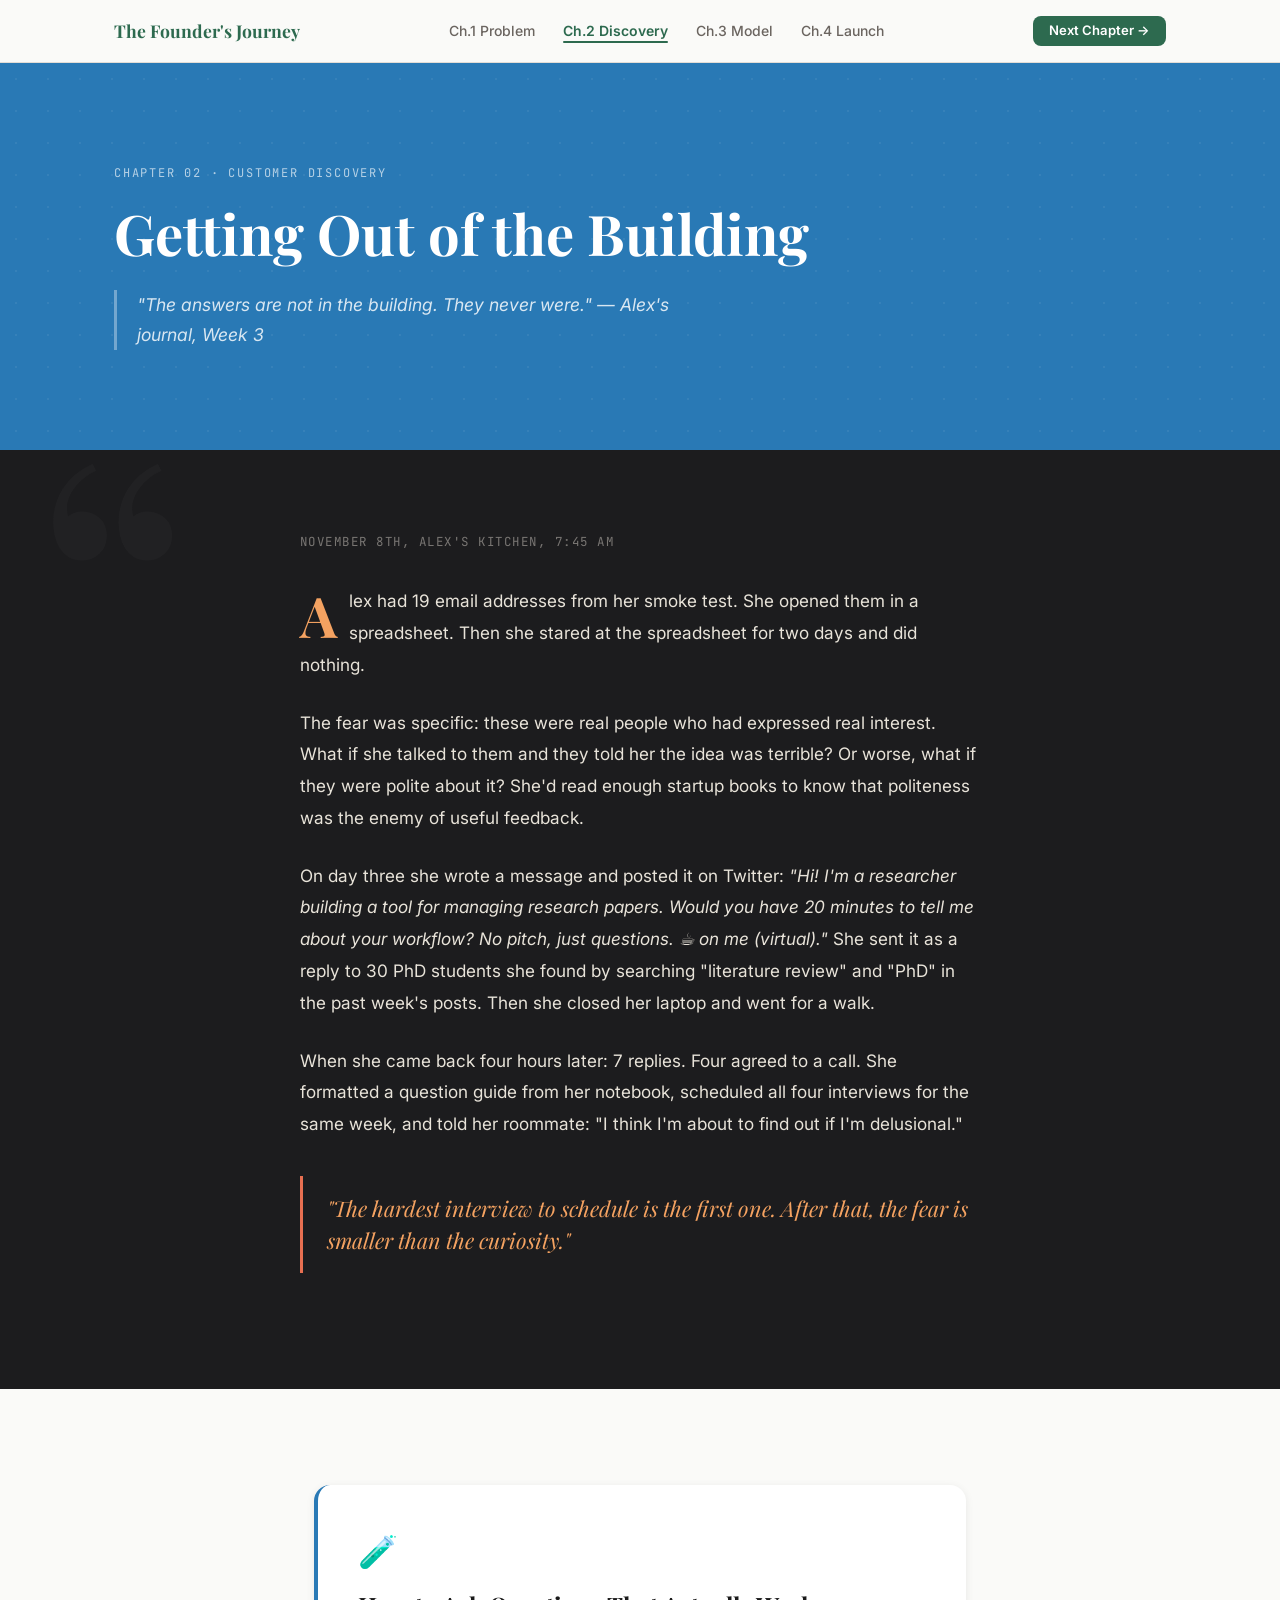
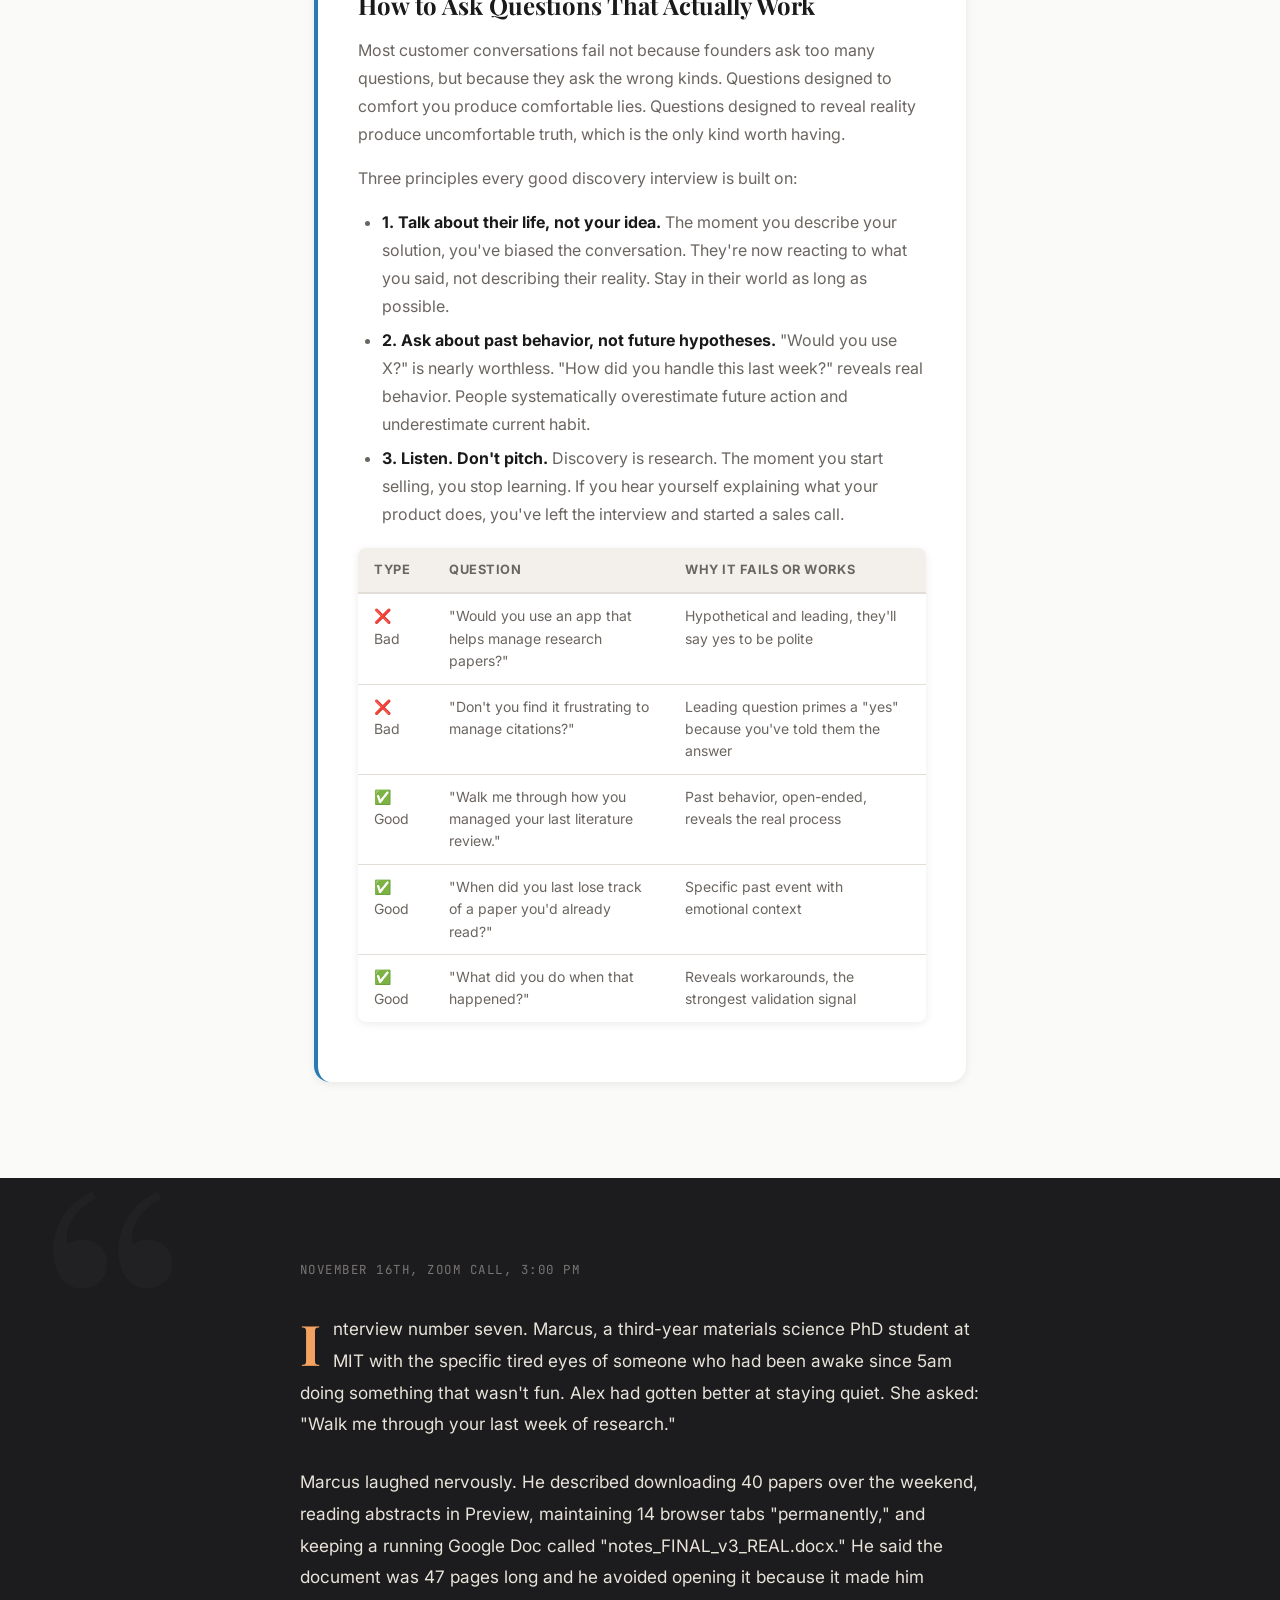
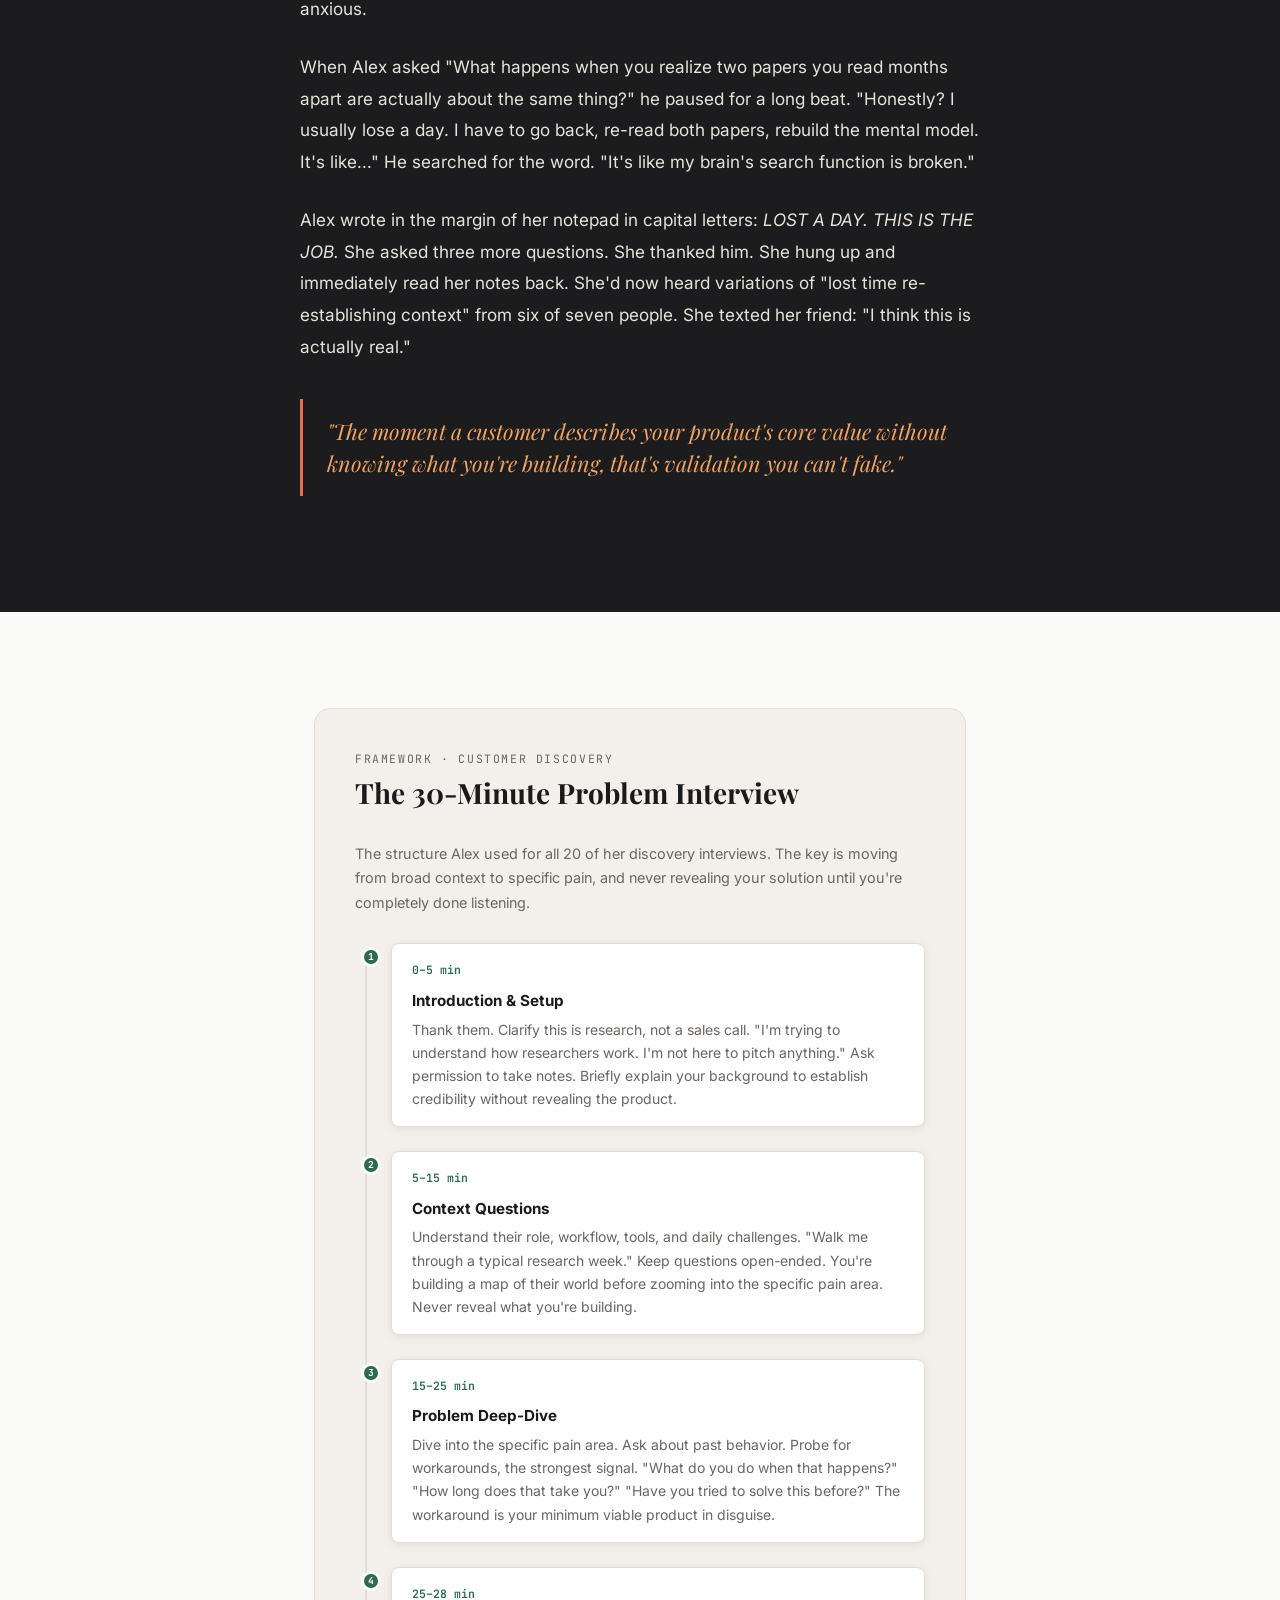
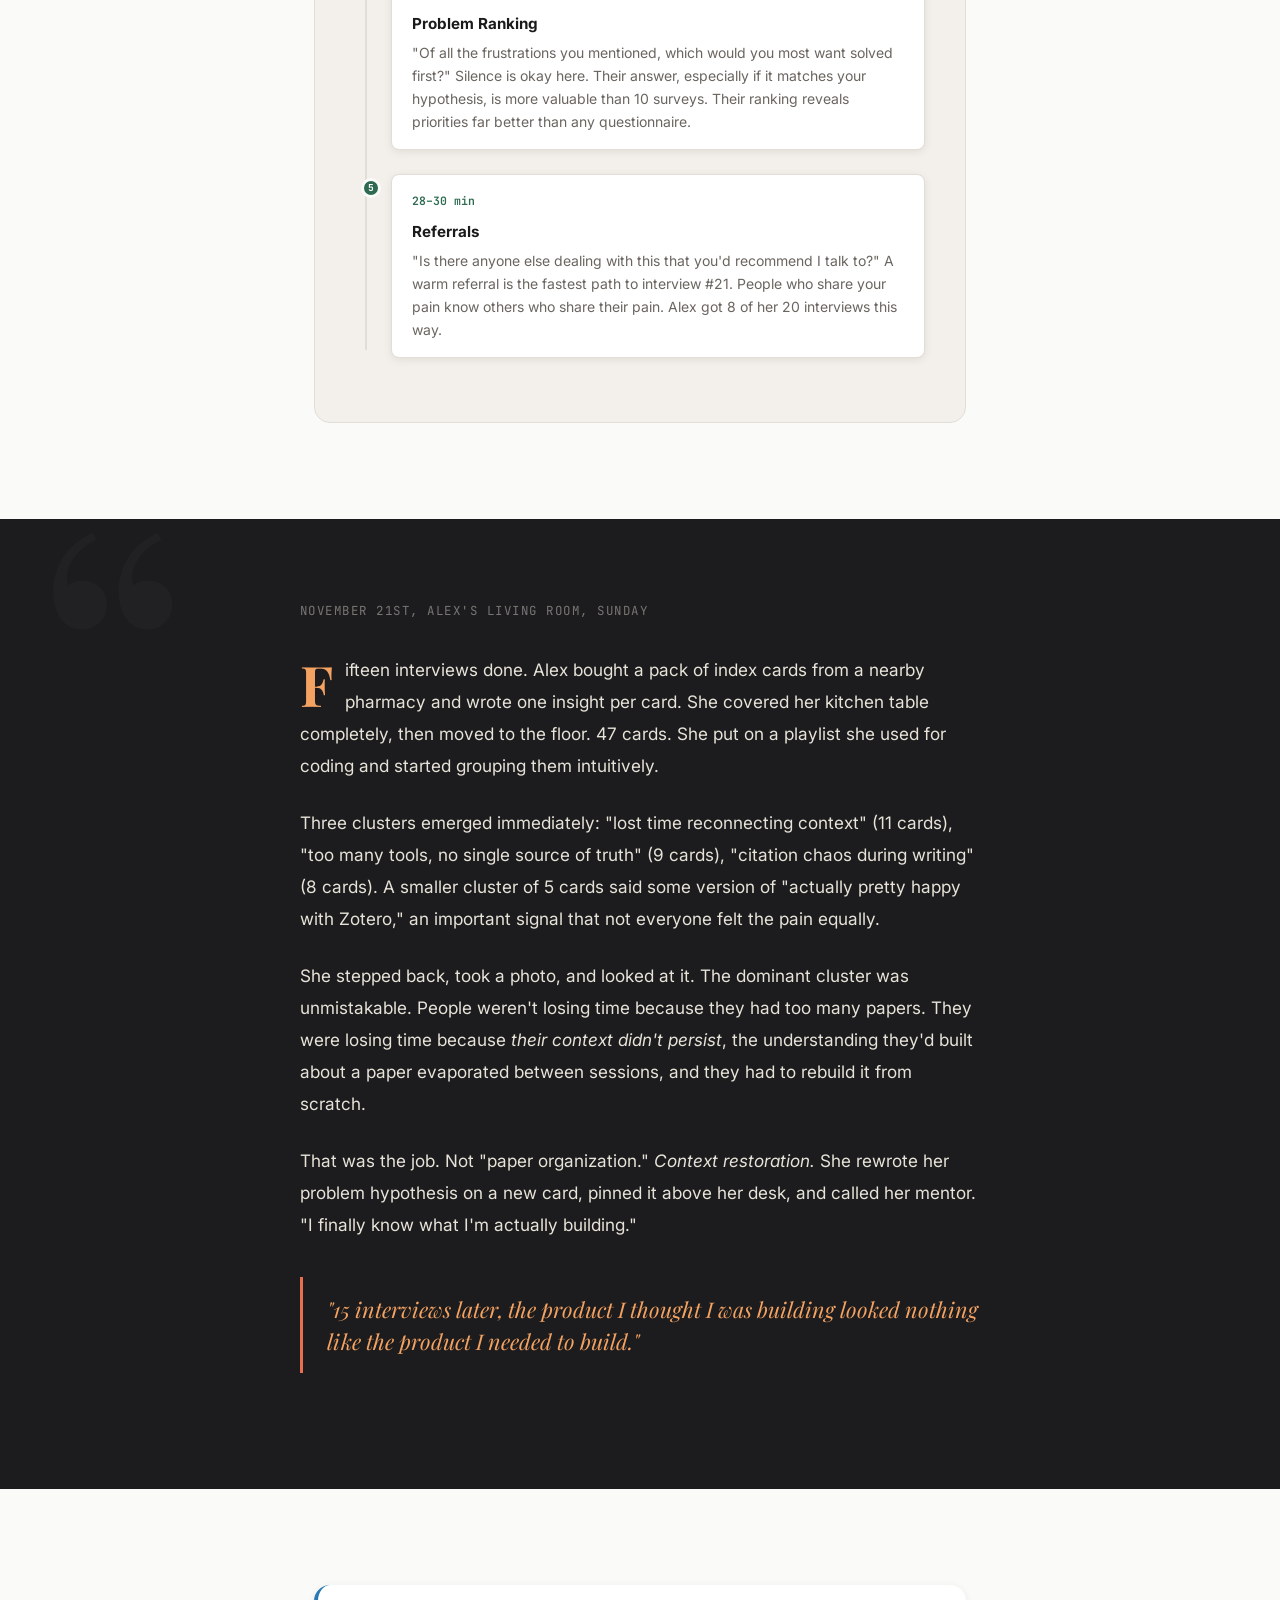
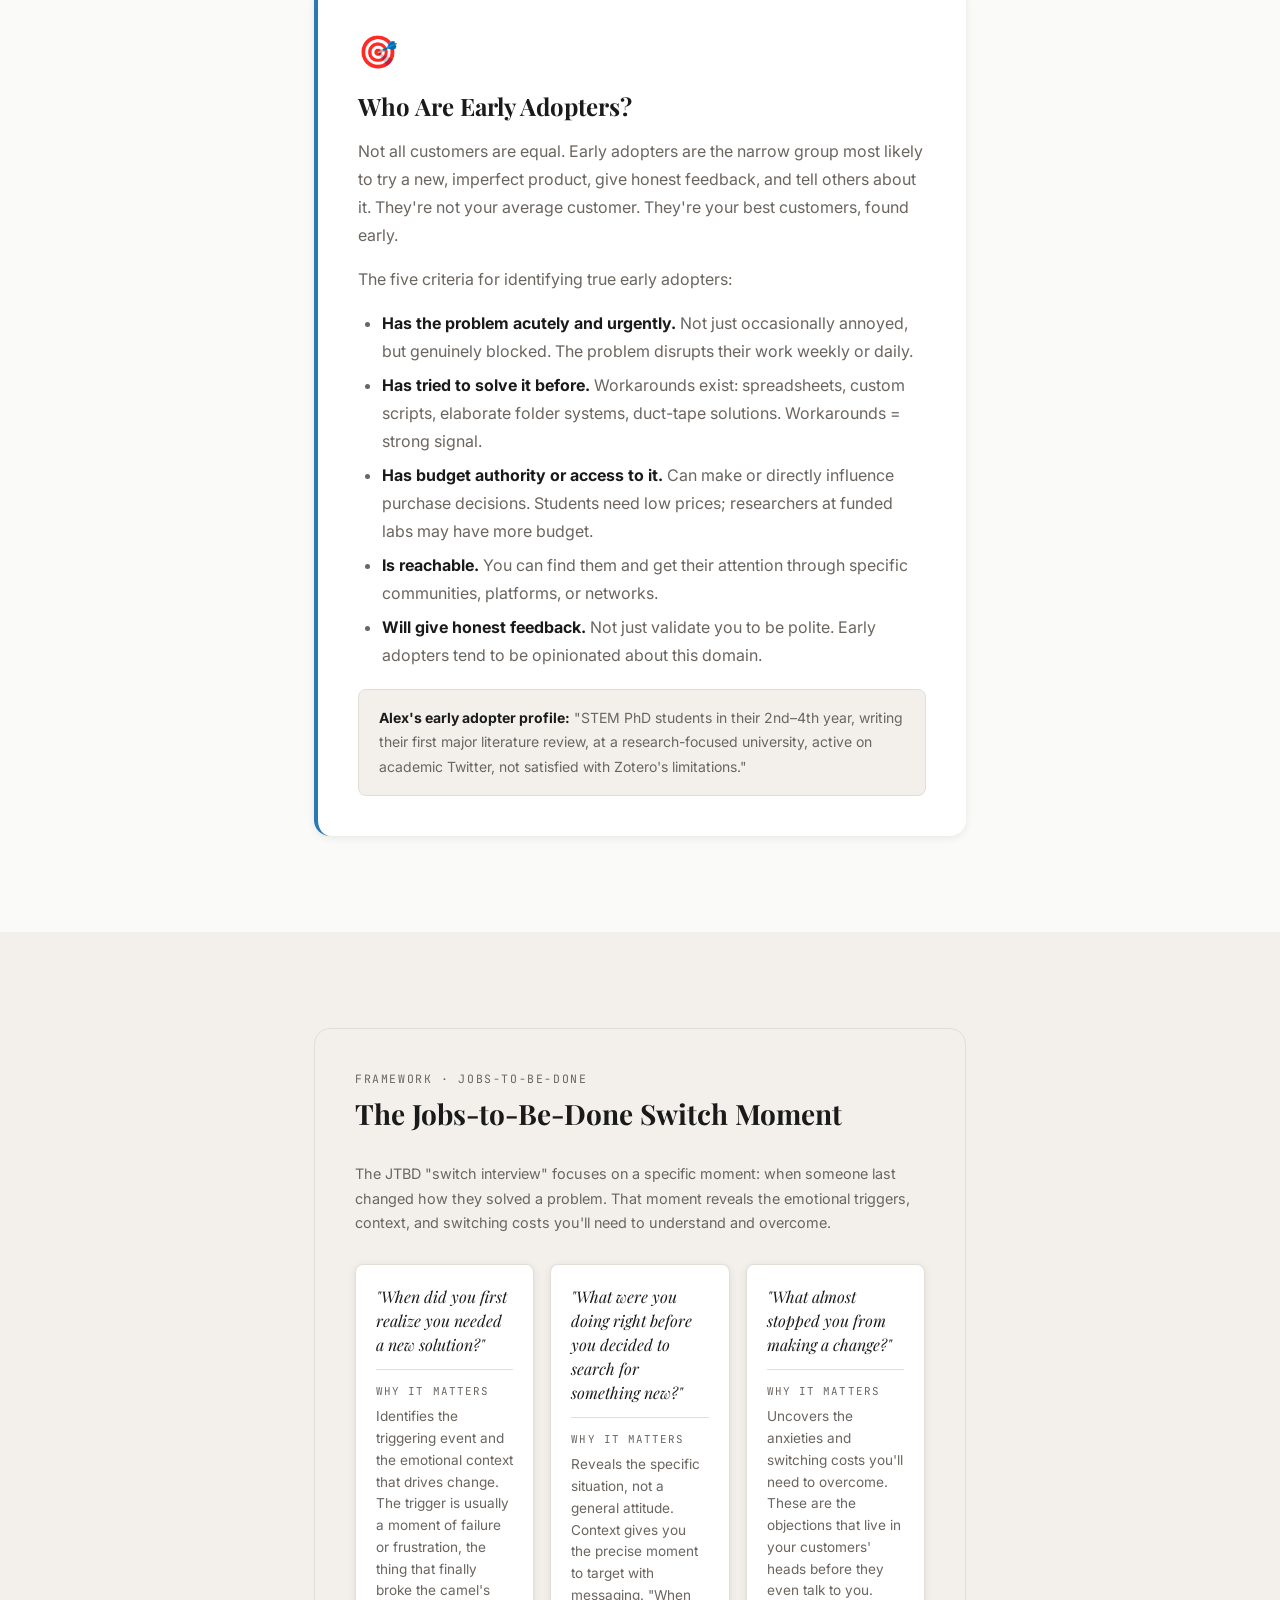
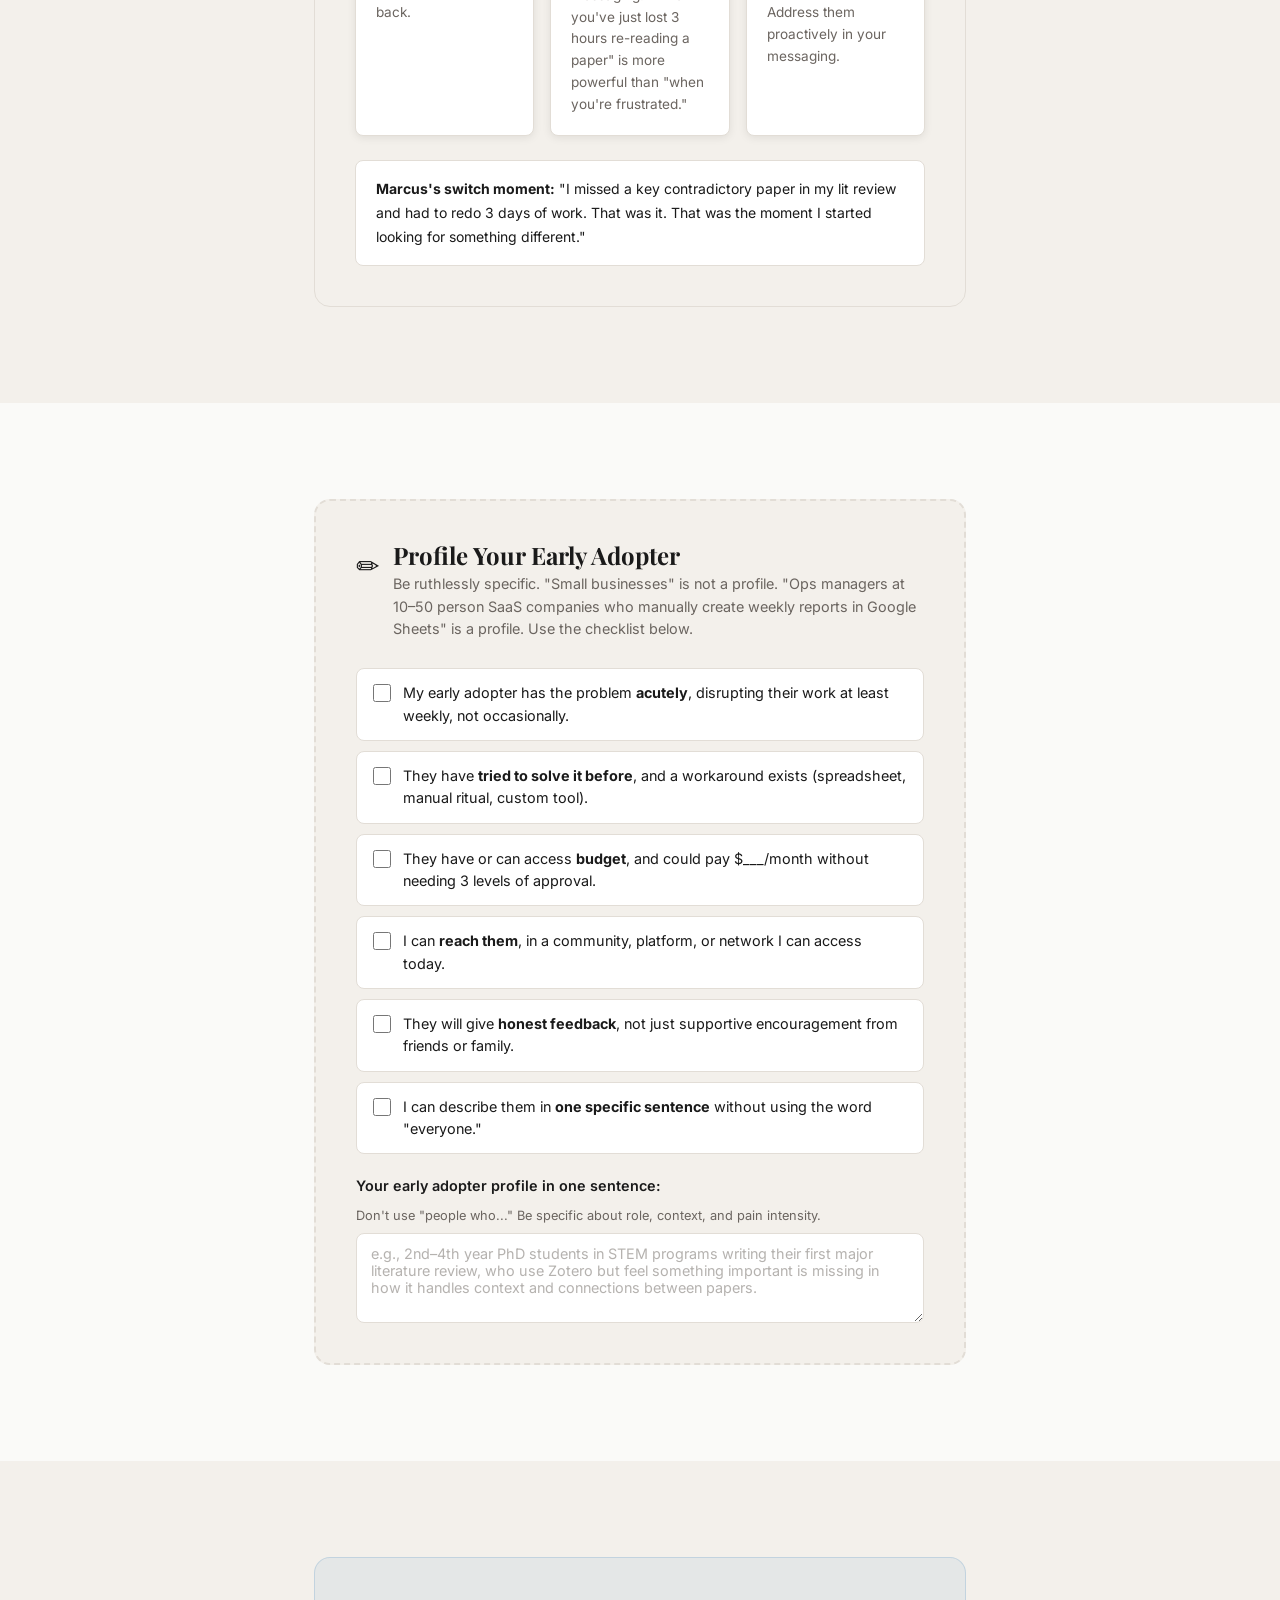
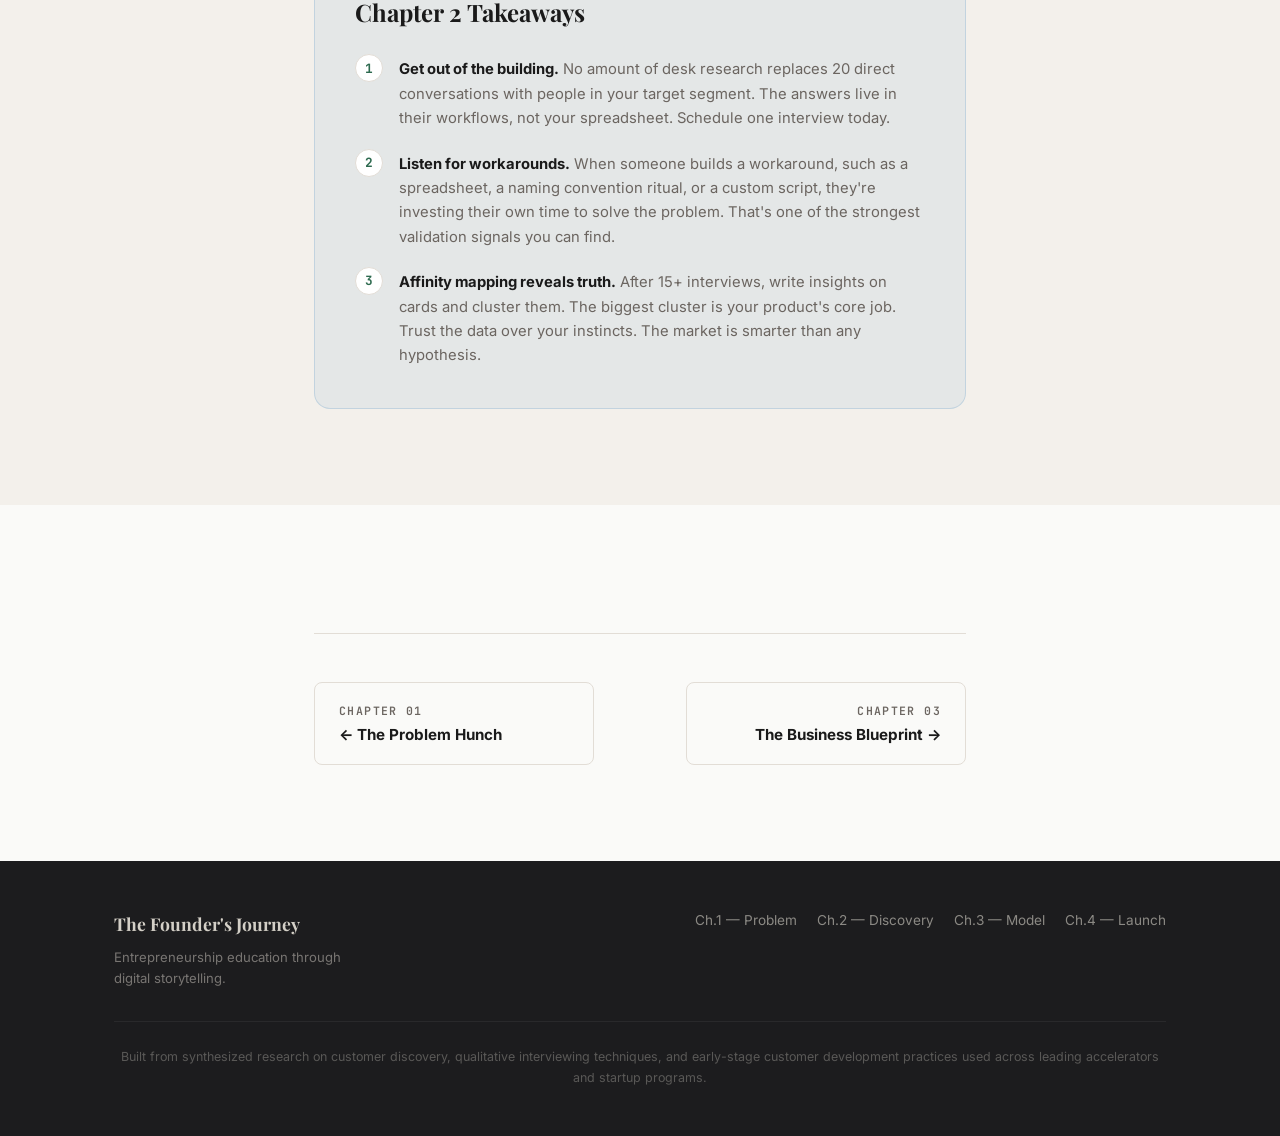
==== chapter-2.html @ 927e8ff0 "Initial commit: The Founder's Journey digital storytelling website Four-chapter entrepreneurship edu" ====
<!DOCTYPE html>
<html lang="en">
<head>
  <meta charset="UTF-8">
  <meta name="viewport" content="width=device-width, initial-scale=1.0">
  <title>Chapter 2: Getting Out of the Building — The Founder's Journey</title>
  <link rel="preconnect" href="https://fonts.googleapis.com">
  <link rel="preconnect" href="https://fonts.gstatic.com" crossorigin>
  <link href="https://fonts.googleapis.com/css2?family=Playfair+Display:ital,wght@0,700;0,900;1,700&family=Inter:wght@400;500;600;700&family=JetBrains+Mono:wght@400;600&display=swap" rel="stylesheet">
  <link rel="stylesheet" href="css/main.css">
  <link rel="stylesheet" href="css/animations.css">
</head>
<body>

  <div class="reading-progress" id="readingProgress"></div>

  <header class="site-header">
    <div class="nav-inner">
      <a href="index.html" class="nav-logo">The Founder's Journey</a>
      <nav aria-label="Chapter navigation">
        <ul class="nav-links">
          <li><a href="chapter-1.html" class="nav-link">Ch.1 Problem</a></li>
          <li><a href="chapter-2.html" class="nav-link active">Ch.2 Discovery</a></li>
          <li><a href="chapter-3.html" class="nav-link">Ch.3 Model</a></li>
          <li><a href="chapter-4.html" class="nav-link">Ch.4 Launch</a></li>
        </ul>
      </nav>
      <a href="chapter-3.html" class="btn btn-primary btn-sm">Next Chapter →</a>
    </div>
  </header>

  <!-- CHAPTER HERO -->
  <section class="chapter-hero ch2">
    <div class="container">
      <span class="chapter-hero-eyebrow">Chapter 02 · Customer Discovery</span>
      <h1>Getting Out of the Building</h1>
      <p class="chapter-hero-quote">"The answers are not in the building. They never were." — Alex's journal, Week 3</p>
    </div>
  </section>

  <!-- STORY SCENE 1: Cold DMs -->
  <section class="story-scene">
    <div class="container">
      <div class="story-prose">
        <span class="story-date">November 8th, Alex's Kitchen, 7:45 AM</span>
        <p>Alex had 19 email addresses from her smoke test. She opened them in a spreadsheet. Then she stared at the spreadsheet for two days and did nothing.</p>
        <p>The fear was specific: these were real people who had expressed real interest. What if she talked to them and they told her the idea was terrible? Or worse, what if they were polite about it? She'd read enough startup books to know that politeness was the enemy of useful feedback.</p>
        <p>On day three she wrote a message and posted it on Twitter: <em>"Hi! I'm a researcher building a tool for managing research papers. Would you have 20 minutes to tell me about your workflow? No pitch, just questions. ☕ on me (virtual)."</em> She sent it as a reply to 30 PhD students she found by searching "literature review" and "PhD" in the past week's posts. Then she closed her laptop and went for a walk.</p>
        <p>When she came back four hours later: 7 replies. Four agreed to a call. She formatted a question guide from her notebook, scheduled all four interviews for the same week, and told her roommate: "I think I'm about to find out if I'm delusional."</p>
        <div class="story-quote">
          "The hardest interview to schedule is the first one. After that, the fear is smaller than the curiosity."
        </div>
      </div>
    </div>
  </section>

  <!-- CONCEPT BLOCK: Good Interview Questions -->
  <section class="section-sm" style="background: var(--color-bg);">
    <div class="container prose">
      <div class="concept-block ch2">
        <span class="concept-icon">🧪</span>
        <h3 class="concept-title">How to Ask Questions That Actually Work</h3>
        <div class="concept-body">
          <p>Most customer conversations fail not because founders ask too many questions, but because they ask the wrong kinds. Questions designed to comfort you produce comfortable lies. Questions designed to reveal reality produce uncomfortable truth, which is the only kind worth having.</p>
          <p>Three principles every good discovery interview is built on:</p>
          <ul>
            <li><strong>1. Talk about their life, not your idea.</strong> The moment you describe your solution, you've biased the conversation. They're now reacting to what you said, not describing their reality. Stay in their world as long as possible.</li>
            <li><strong>2. Ask about past behavior, not future hypotheses.</strong> "Would you use X?" is nearly worthless. "How did you handle this last week?" reveals real behavior. People systematically overestimate future action and underestimate current habit.</li>
            <li><strong>3. Listen. Don't pitch.</strong> Discovery is research. The moment you start selling, you stop learning. If you hear yourself explaining what your product does, you've left the interview and started a sales call.</li>
          </ul>

          <table class="concept-table" style="margin-top: 20px;">
            <thead>
              <tr><th>Type</th><th>Question</th><th>Why it fails or works</th></tr>
            </thead>
            <tbody>
              <tr>
                <td>❌ Bad</td>
                <td>"Would you use an app that helps manage research papers?"</td>
                <td>Hypothetical and leading, they'll say yes to be polite</td>
              </tr>
              <tr>
                <td>❌ Bad</td>
                <td>"Don't you find it frustrating to manage citations?"</td>
                <td>Leading question primes a "yes" because you've told them the answer</td>
              </tr>
              <tr>
                <td>✅ Good</td>
                <td>"Walk me through how you managed your last literature review."</td>
                <td>Past behavior, open-ended, reveals the real process</td>
              </tr>
              <tr>
                <td>✅ Good</td>
                <td>"When did you last lose track of a paper you'd already read?"</td>
                <td>Specific past event with emotional context</td>
              </tr>
              <tr>
                <td>✅ Good</td>
                <td>"What did you do when that happened?"</td>
                <td>Reveals workarounds, the strongest validation signal</td>
              </tr>
            </tbody>
          </table>
        </div>
      </div>
    </div>
  </section>

  <!-- STORY SCENE 2: Interview #7 -->
  <section class="story-scene">
    <div class="container">
      <div class="story-prose">
        <span class="story-date">November 16th, Zoom Call, 3:00 PM</span>
        <p>Interview number seven. Marcus, a third-year materials science PhD student at MIT with the specific tired eyes of someone who had been awake since 5am doing something that wasn't fun. Alex had gotten better at staying quiet. She asked: "Walk me through your last week of research."</p>
        <p>Marcus laughed nervously. He described downloading 40 papers over the weekend, reading abstracts in Preview, maintaining 14 browser tabs "permanently," and keeping a running Google Doc called "notes_FINAL_v3_REAL.docx." He said the document was 47 pages long and he avoided opening it because it made him anxious.</p>
        <p>When Alex asked "What happens when you realize two papers you read months apart are actually about the same thing?" he paused for a long beat. "Honestly? I usually lose a day. I have to go back, re-read both papers, rebuild the mental model. It's like..." He searched for the word. "It's like my brain's search function is broken."</p>
        <p>Alex wrote in the margin of her notepad in capital letters: <em>LOST A DAY. THIS IS THE JOB.</em> She asked three more questions. She thanked him. She hung up and immediately read her notes back. She'd now heard variations of "lost time re-establishing context" from six of seven people. She texted her friend: "I think this is actually real."</p>
        <div class="story-quote">
          "The moment a customer describes your product's core value without knowing what you're building, that's validation you can't fake."
        </div>
      </div>
    </div>
  </section>

  <!-- FRAMEWORK CARD: Problem Interview Structure -->
  <section class="section-sm" style="background: var(--color-bg);">
    <div class="container prose">
      <div class="framework-card">
        <span class="framework-label">Framework · Customer Discovery</span>
        <h3 class="framework-title">The 30-Minute Problem Interview</h3>
        <p style="color: var(--color-text-muted); margin-bottom: 28px; font-size: 0.9rem;">The structure Alex used for all 20 of her discovery interviews. The key is moving from broad context to specific pain, and never revealing your solution until you're completely done listening.</p>

        <div class="timeline">
          <div class="timeline-step">
            <div class="timeline-dot">1</div>
            <div class="timeline-content">
              <span class="timeline-step-time">0–5 min</span>
              <div class="timeline-step-title">Introduction &amp; Setup</div>
              <div class="timeline-step-body">Thank them. Clarify this is research, not a sales call. "I'm trying to understand how researchers work. I'm not here to pitch anything." Ask permission to take notes. Briefly explain your background to establish credibility without revealing the product.</div>
            </div>
          </div>
          <div class="timeline-step">
            <div class="timeline-dot">2</div>
            <div class="timeline-content">
              <span class="timeline-step-time">5–15 min</span>
              <div class="timeline-step-title">Context Questions</div>
              <div class="timeline-step-body">Understand their role, workflow, tools, and daily challenges. "Walk me through a typical research week." Keep questions open-ended. You're building a map of their world before zooming into the specific pain area. Never reveal what you're building.</div>
            </div>
          </div>
          <div class="timeline-step">
            <div class="timeline-dot">3</div>
            <div class="timeline-content">
              <span class="timeline-step-time">15–25 min</span>
              <div class="timeline-step-title">Problem Deep-Dive</div>
              <div class="timeline-step-body">Dive into the specific pain area. Ask about past behavior. Probe for workarounds, the strongest signal. "What do you do when that happens?" "How long does that take you?" "Have you tried to solve this before?" The workaround is your minimum viable product in disguise.</div>
            </div>
          </div>
          <div class="timeline-step">
            <div class="timeline-dot">4</div>
            <div class="timeline-content">
              <span class="timeline-step-time">25–28 min</span>
              <div class="timeline-step-title">Problem Ranking</div>
              <div class="timeline-step-body">"Of all the frustrations you mentioned, which would you most want solved first?" Silence is okay here. Their answer, especially if it matches your hypothesis, is more valuable than 10 surveys. Their ranking reveals priorities far better than any questionnaire.</div>
            </div>
          </div>
          <div class="timeline-step">
            <div class="timeline-dot">5</div>
            <div class="timeline-content">
              <span class="timeline-step-time">28–30 min</span>
              <div class="timeline-step-title">Referrals</div>
              <div class="timeline-step-body">"Is there anyone else dealing with this that you'd recommend I talk to?" A warm referral is the fastest path to interview #21. People who share your pain know others who share their pain. Alex got 8 of her 20 interviews this way.</div>
            </div>
          </div>
        </div>
      </div>
    </div>
  </section>

  <!-- STORY SCENE 3: Patterns Emerge -->
  <section class="story-scene">
    <div class="container">
      <div class="story-prose">
        <span class="story-date">November 21st, Alex's Living Room, Sunday</span>
        <p>Fifteen interviews done. Alex bought a pack of index cards from a nearby pharmacy and wrote one insight per card. She covered her kitchen table completely, then moved to the floor. 47 cards. She put on a playlist she used for coding and started grouping them intuitively.</p>
        <p>Three clusters emerged immediately: "lost time reconnecting context" (11 cards), "too many tools, no single source of truth" (9 cards), "citation chaos during writing" (8 cards). A smaller cluster of 5 cards said some version of "actually pretty happy with Zotero," an important signal that not everyone felt the pain equally.</p>
        <p>She stepped back, took a photo, and looked at it. The dominant cluster was unmistakable. People weren't losing time because they had too many papers. They were losing time because <em>their context didn't persist</em>, the understanding they'd built about a paper evaporated between sessions, and they had to rebuild it from scratch.</p>
        <p>That was the job. Not "paper organization." <em>Context restoration.</em> She rewrote her problem hypothesis on a new card, pinned it above her desk, and called her mentor. "I finally know what I'm actually building."</p>
        <div class="story-quote">
          "15 interviews later, the product I thought I was building looked nothing like the product I needed to build."
        </div>
      </div>
    </div>
  </section>

  <!-- CONCEPT BLOCK: Early Adopter Criteria -->
  <section class="section-sm" style="background: var(--color-bg);">
    <div class="container prose">
      <div class="concept-block ch2">
        <span class="concept-icon">🎯</span>
        <h3 class="concept-title">Who Are Early Adopters?</h3>
        <div class="concept-body">
          <p>Not all customers are equal. Early adopters are the narrow group most likely to try a new, imperfect product, give honest feedback, and tell others about it. They're not your average customer. They're your best customers, found early.</p>
          <p>The five criteria for identifying true early adopters:</p>
          <ul>
            <li><strong>Has the problem acutely and urgently.</strong> Not just occasionally annoyed, but genuinely blocked. The problem disrupts their work weekly or daily.</li>
            <li><strong>Has tried to solve it before.</strong> Workarounds exist: spreadsheets, custom scripts, elaborate folder systems, duct-tape solutions. Workarounds = strong signal.</li>
            <li><strong>Has budget authority or access to it.</strong> Can make or directly influence purchase decisions. Students need low prices; researchers at funded labs may have more budget.</li>
            <li><strong>Is reachable.</strong> You can find them and get their attention through specific communities, platforms, or networks.</li>
            <li><strong>Will give honest feedback.</strong> Not just validate you to be polite. Early adopters tend to be opinionated about this domain.</li>
          </ul>
          <div style="margin-top: 20px; padding: 16px 20px; background: var(--color-surface-2); border-radius: var(--radius); font-size: 0.875rem; border: 1px solid var(--color-border);">
            <strong>Alex's early adopter profile:</strong> "STEM PhD students in their 2nd–4th year, writing their first major literature review, at a research-focused university, active on academic Twitter, not satisfied with Zotero's limitations."
          </div>
        </div>
      </div>
    </div>
  </section>

  <!-- FRAMEWORK CARD: JTBD Switch Moment -->
  <section class="section-sm" style="background: var(--color-surface-2);">
    <div class="container prose">
      <div class="framework-card">
        <span class="framework-label">Framework · Jobs-to-Be-Done</span>
        <h3 class="framework-title">The Jobs-to-Be-Done Switch Moment</h3>
        <p style="color: var(--color-text-muted); margin-bottom: 28px; font-size: 0.9rem;">The JTBD "switch interview" focuses on a specific moment: when someone last changed how they solved a problem. That moment reveals the emotional triggers, context, and switching costs you'll need to understand and overcome.</p>

        <div class="jtbd-grid">
          <div class="jtbd-card">
            <p class="jtbd-question">"When did you first realize you needed a new solution?"</p>
            <span class="jtbd-why-label">Why it matters</span>
            <p class="jtbd-why">Identifies the triggering event and the emotional context that drives change. The trigger is usually a moment of failure or frustration, the thing that finally broke the camel's back.</p>
          </div>
          <div class="jtbd-card">
            <p class="jtbd-question">"What were you doing right before you decided to search for something new?"</p>
            <span class="jtbd-why-label">Why it matters</span>
            <p class="jtbd-why">Reveals the specific situation, not a general attitude. Context gives you the precise moment to target with messaging. "When you've just lost 3 hours re-reading a paper" is more powerful than "when you're frustrated."</p>
          </div>
          <div class="jtbd-card">
            <p class="jtbd-question">"What almost stopped you from making a change?"</p>
            <span class="jtbd-why-label">Why it matters</span>
            <p class="jtbd-why">Uncovers the anxieties and switching costs you'll need to overcome. These are the objections that live in your customers' heads before they even talk to you. Address them proactively in your messaging.</p>
          </div>
        </div>

        <div style="margin-top: 20px; padding: 16px 20px; background: white; border-radius: var(--radius); font-size: 0.875rem; border: 1px solid var(--color-border);">
          <strong>Marcus's switch moment:</strong> "I missed a key contradictory paper in my lit review and had to redo 3 days of work. That was it. That was the moment I started looking for something different."
        </div>
      </div>
    </div>
  </section>

  <!-- FOUNDER'S EXERCISE -->
  <section class="section-sm" style="background: var(--color-bg);">
    <div class="container prose">
      <div class="exercise-box">
        <div class="exercise-header">
          <span class="exercise-icon">✏️</span>
          <div class="exercise-header-text">
            <h3 class="exercise-title">Profile Your Early Adopter</h3>
            <p class="exercise-subtitle">Be ruthlessly specific. "Small businesses" is not a profile. "Ops managers at 10–50 person SaaS companies who manually create weekly reports in Google Sheets" is a profile. Use the checklist below.</p>
          </div>
        </div>

        <ul class="checklist">
          <li class="checklist-item">
            <input type="checkbox" id="c1">
            <label for="c1">My early adopter has the problem <strong>acutely</strong>, disrupting their work at least weekly, not occasionally.</label>
          </li>
          <li class="checklist-item">
            <input type="checkbox" id="c2">
            <label for="c2">They have <strong>tried to solve it before</strong>, and a workaround exists (spreadsheet, manual ritual, custom tool).</label>
          </li>
          <li class="checklist-item">
            <input type="checkbox" id="c3">
            <label for="c3">They have or can access <strong>budget</strong>, and could pay $___/month without needing 3 levels of approval.</label>
          </li>
          <li class="checklist-item">
            <input type="checkbox" id="c4">
            <label for="c4">I can <strong>reach them</strong>, in a community, platform, or network I can access today.</label>
          </li>
          <li class="checklist-item">
            <input type="checkbox" id="c5">
            <label for="c5">They will give <strong>honest feedback</strong>, not just supportive encouragement from friends or family.</label>
          </li>
          <li class="checklist-item">
            <input type="checkbox" id="c6">
            <label for="c6">I can describe them in <strong>one specific sentence</strong> without using the word "everyone."</label>
          </li>
        </ul>

        <div class="form-group">
          <label class="form-label">Your early adopter profile in one sentence:</label>
          <span class="form-hint">Don't use "people who..." Be specific about role, context, and pain intensity.</span>
          <textarea class="form-input form-textarea" placeholder="e.g., 2nd–4th year PhD students in STEM programs writing their first major literature review, who use Zotero but feel something important is missing in how it handles context and connections between papers."></textarea>
        </div>
      </div>
    </div>
  </section>

  <!-- KEY TAKEAWAYS -->
  <section class="section-sm" style="background: var(--color-surface-2);">
    <div class="container prose">
      <div class="takeaways-box ch2">
        <h3 class="takeaways-title">Chapter 2 Takeaways</h3>
        <div class="takeaway-item">
          <span class="takeaway-num">1</span>
          <p class="takeaway-text"><strong>Get out of the building.</strong> No amount of desk research replaces 20 direct conversations with people in your target segment. The answers live in their workflows, not your spreadsheet. Schedule one interview today.</p>
        </div>
        <div class="takeaway-item">
          <span class="takeaway-num">2</span>
          <p class="takeaway-text"><strong>Listen for workarounds.</strong> When someone builds a workaround, such as a spreadsheet, a naming convention ritual, or a custom script, they're investing their own time to solve the problem. That's one of the strongest validation signals you can find.</p>
        </div>
        <div class="takeaway-item">
          <span class="takeaway-num">3</span>
          <p class="takeaway-text"><strong>Affinity mapping reveals truth.</strong> After 15+ interviews, write insights on cards and cluster them. The biggest cluster is your product's core job. Trust the data over your instincts. The market is smarter than any hypothesis.</p>
        </div>
      </div>
    </div>
  </section>

  <!-- CHAPTER NAVIGATION -->
  <section class="section-sm">
    <div class="container prose">
      <div class="chapter-nav">
        <a href="chapter-1.html" class="chapter-prev">
          <span class="chapter-nav-label">Chapter 01</span>
          <span class="chapter-nav-title">← The Problem Hunch</span>
        </a>
        <a href="chapter-3.html" class="chapter-next">
          <span class="chapter-nav-label">Chapter 03</span>
          <span class="chapter-nav-title">The Business Blueprint →</span>
        </a>
      </div>
    </div>
  </section>

  <footer class="site-footer">
    <div class="container">
      <div class="footer-inner">
        <div>
          <a href="index.html" class="footer-logo">The Founder's Journey</a>
          <p class="footer-tagline">Entrepreneurship education through digital storytelling.</p>
        </div>
        <div class="footer-links">
          <a href="chapter-1.html" class="footer-link">Ch.1 — Problem</a>
          <a href="chapter-2.html" class="footer-link">Ch.2 — Discovery</a>
          <a href="chapter-3.html" class="footer-link">Ch.3 — Model</a>
          <a href="chapter-4.html" class="footer-link">Ch.4 — Launch</a>
        </div>
      </div>
      <p class="footer-attribution">Built from synthesized research on customer discovery, qualitative interviewing techniques, and early-stage customer development practices used across leading accelerators and startup programs.</p>
    </div>
  </footer>

  <script src="js/app.js"></script>
</body>
</html>
---- css/main.css ----
/* ============================================================
   THE FOUNDER'S JOURNEY — Main CSS Design System
   Digital Storytelling Entrepreneurship Education Website
   ============================================================ */

/* === GOOGLE FONTS === */
@import url('https://fonts.googleapis.com/css2?family=Playfair+Display:ital,wght@0,700;0,900;1,700&family=Inter:wght@400;500;600;700&family=JetBrains+Mono:wght@400;600&display=swap');

/* === CSS CUSTOM PROPERTIES === */
:root {
  --color-bg: #FAFAF8;
  --color-surface: #FFFFFF;
  --color-surface-2: #F3F0EB;
  --color-border: #E2DDD6;
  --color-primary: #2D6A4F;
  --color-primary-light: #52B788;
  --color-accent: #E76F51;
  --color-accent-2: #F4A261;
  --color-text: #1A1A1A;
  --color-text-muted: #6B6560;
  --color-story-bg: #1C1C1E;
  --color-story-text: #E8E3D9;
  --chapter-1: #2D6A4F;
  --chapter-2: #2979B5;
  --chapter-3: #7B4FA6;
  --chapter-4: #C84B31;
  --font-display: 'Playfair Display', Georgia, serif;
  --font-body: 'Inter', system-ui, -apple-system, sans-serif;
  --font-mono: 'JetBrains Mono', 'Courier New', monospace;
  --radius: 8px;
  --radius-lg: 16px;
  --shadow: 0 2px 8px rgba(0,0,0,0.08);
  --shadow-lg: 0 8px 32px rgba(0,0,0,0.12);
  --transition: 200ms ease;
  --max-width: 1100px;
}

/* === BASE RESET === */
*, *::before, *::after { box-sizing: border-box; margin: 0; padding: 0; }
html { scroll-behavior: smooth; font-size: 16px; }
body {
  background: var(--color-bg);
  color: var(--color-text);
  font-family: var(--font-body);
  line-height: 1.7;
  -webkit-font-smoothing: antialiased;
}

/* === TYPOGRAPHY === */
h1,h2,h3,h4,h5,h6 { font-family: var(--font-display); line-height: 1.2; color: var(--color-text); }
h1 { font-size: 3rem; }
h2 { font-size: 2rem; }
h3 { font-size: 1.5rem; }
h4 { font-size: 1.125rem; }
p { margin-bottom: 1.25em; }
p:last-child { margin-bottom: 0; }
a { color: var(--color-primary); text-decoration: none; }
a:hover { text-decoration: underline; }
strong { font-weight: 700; }
img { max-width: 100%; display: block; }
ul,ol { padding-left: 1.5em; }

/* === LAYOUT UTILITIES === */
.container { max-width: var(--max-width); margin: 0 auto; padding: 0 24px; }
.section { padding: 80px 0; }
.section-sm { padding: 48px 0; }
.section-lg { padding: 120px 0; }
.prose { max-width: 700px; margin: 0 auto; }
.grid-2 { display: grid; grid-template-columns: repeat(2,1fr); gap: 32px; }
.grid-3 { display: grid; grid-template-columns: repeat(3,1fr); gap: 24px; }
.grid-4 { display: grid; grid-template-columns: repeat(4,1fr); gap: 20px; }
.flex { display: flex; }
.items-center { align-items: center; }
.justify-between { justify-content: space-between; }
.justify-center { justify-content: center; }
.gap-2 { gap: 8px; }
.gap-4 { gap: 16px; }
.gap-6 { gap: 24px; }
.flex-col { flex-direction: column; }
.flex-wrap { flex-wrap: wrap; }
.text-center { text-align: center; }
.text-muted { color: var(--color-text-muted); }
.text-primary { color: var(--color-primary); }
.font-mono { font-family: var(--font-mono); }
.font-bold { font-weight: 700; }
.font-semibold { font-weight: 600; }
.divider { border: none; border-top: 1px solid var(--color-border); margin: 48px 0; }
.hidden { display: none; }
.w-full { width: 100%; }

/* === READING PROGRESS BAR === */
.reading-progress {
  position: fixed; top: 0; left: 0; height: 3px;
  background: var(--color-primary); width: 0%; z-index: 200;
  transition: width 80ms linear;
}

/* === SITE HEADER === */
.site-header {
  position: sticky; top: 0; z-index: 100;
  background: rgba(250,250,248,0.95);
  backdrop-filter: blur(8px);
  -webkit-backdrop-filter: blur(8px);
  border-bottom: 1px solid var(--color-border);
  padding: 16px 0;
}
.nav-inner {
  display: flex; align-items: center; justify-content: space-between;
  max-width: var(--max-width); margin: 0 auto; padding: 0 24px; gap: 24px;
}
.nav-logo {
  font-family: var(--font-display); font-weight: 700; font-size: 1.1rem;
  color: var(--color-primary); text-decoration: none; white-space: nowrap; flex-shrink: 0;
}
.nav-logo:hover { text-decoration: none; }
.nav-links { display: flex; gap: 28px; list-style: none; padding: 0; margin: 0; }
.nav-link {
  text-decoration: none; color: var(--color-text-muted); font-size: 0.875rem;
  font-weight: 500; transition: color var(--transition); white-space: nowrap;
}
.nav-link:hover { color: var(--color-primary); text-decoration: none; }
.nav-link.active { color: var(--color-primary); font-weight: 600; }

/* === PAGE HERO (index.html) === */
.page-hero {
  padding: 120px 0; text-align: center; background: var(--color-bg);
  position: relative; overflow: hidden;
}
.page-hero::before {
  content: '\201C'; position: absolute;
  font-family: var(--font-display); font-size: 32rem;
  color: rgba(45,106,79,0.04); top: -80px; left: 50%;
  transform: translateX(-50%); line-height: 1;
  pointer-events: none; user-select: none;
}
.page-hero-eyebrow {
  font-family: var(--font-mono); font-size: 0.75rem; text-transform: uppercase;
  letter-spacing: 0.2em; color: var(--color-primary); display: block; margin-bottom: 20px;
}
.page-hero h1 {
  font-size: 4.5rem; line-height: 1.05; margin-bottom: 24px;
  max-width: 900px; margin-left: auto; margin-right: auto;
}
.page-hero p {
  font-size: 1.2rem; color: var(--color-text-muted);
  max-width: 580px; margin: 0 auto 40px;
}
.hero-ctas { display: flex; gap: 16px; justify-content: center; flex-wrap: wrap; }

/* === CHAPTER HERO === */
.chapter-hero {
  padding: 100px 0; position: relative; overflow: hidden; background: var(--chapter-1);
}
.chapter-hero::before {
  content: ''; position: absolute; inset: 0;
  background-image: radial-gradient(circle, rgba(255,255,255,0.06) 1px, transparent 1px);
  background-size: 32px 32px; pointer-events: none;
}
.chapter-hero .container { position: relative; z-index: 1; }
.chapter-hero-eyebrow {
  font-family: var(--font-mono); font-size: 0.75rem; text-transform: uppercase;
  letter-spacing: 0.15em; color: rgba(255,255,255,0.65); display: block; margin-bottom: 16px;
}
.chapter-hero h1 { font-size: 3.5rem; color: #fff; margin-bottom: 24px; max-width: 700px; }
.chapter-hero-quote {
  font-style: italic; color: rgba(255,255,255,0.82); font-size: 1.1rem; line-height: 1.7;
  border-left: 3px solid rgba(255,255,255,0.35); padding-left: 20px;
  max-width: 600px; margin-top: 24px;
}
.chapter-hero.ch1 { background: var(--chapter-1); }
.chapter-hero.ch2 { background: var(--chapter-2); }
.chapter-hero.ch3 { background: var(--chapter-3); }
.chapter-hero.ch4 { background: var(--chapter-4); }

/* === STORY SCENES === */
.story-scene {
  background: var(--color-story-bg); padding: 80px 0;
  position: relative; overflow: hidden;
}
.story-scene::before {
  content: '\201C'; position: absolute; font-size: 24rem;
  font-family: var(--font-display); color: rgba(255,255,255,0.025);
  top: -60px; left: 32px; line-height: 1; pointer-events: none; user-select: none;
}
.story-prose {
  max-width: 680px; margin: 0 auto; color: var(--color-story-text);
  font-size: 1.075rem; line-height: 1.85;
}
.story-prose p { margin-bottom: 1.5em; }
.story-prose p:first-of-type::first-letter {
  font-family: var(--font-display); font-size: 3.5rem; float: left;
  line-height: 0.8; margin: 8px 12px 0 0; color: var(--color-accent-2); font-weight: 700;
}
.story-quote {
  font-family: var(--font-display); font-style: italic; font-size: 1.35rem;
  color: var(--color-accent-2); border-left: 3px solid var(--color-accent);
  padding: 16px 0 16px 24px; margin: 36px 0; line-height: 1.5;
}
.story-attribution { font-size: 0.85rem; color: rgba(232,227,217,0.55); margin-top: 8px; }
.story-date {
  font-family: var(--font-mono); font-size: 0.78rem; color: rgba(232,227,217,0.45);
  text-transform: uppercase; letter-spacing: 0.12em; display: block; margin-bottom: 32px;
}

/* === CONCEPT BLOCKS === */
.concept-block {
  background: var(--color-surface); border-radius: var(--radius-lg);
  padding: 40px; border-left: 4px solid var(--color-primary);
  box-shadow: var(--shadow); margin: 48px 0;
}
.concept-block.ch1 { border-left-color: var(--chapter-1); }
.concept-block.ch2 { border-left-color: var(--chapter-2); }
.concept-block.ch3 { border-left-color: var(--chapter-3); }
.concept-block.ch4 { border-left-color: var(--chapter-4); }
.concept-icon { font-size: 2rem; display: block; margin-bottom: 12px; }
.concept-title { font-family: var(--font-display); font-size: 1.5rem; margin-bottom: 16px; }
.concept-body { color: var(--color-text-muted); line-height: 1.75; }
.concept-body p { margin-bottom: 1em; }
.concept-body p:last-child { margin-bottom: 0; }
.concept-body strong { color: var(--color-text); }
.concept-body ul { margin: 12px 0; display: flex; flex-direction: column; gap: 6px; }

/* === FRAMEWORK CARDS === */
.framework-card {
  background: var(--color-surface-2); border-radius: var(--radius-lg);
  padding: 40px; margin: 48px 0; border: 1px solid var(--color-border);
}
.framework-label {
  font-family: var(--font-mono); font-size: 0.72rem; text-transform: uppercase;
  letter-spacing: 0.14em; color: var(--color-text-muted); display: block; margin-bottom: 8px;
}
.framework-title { font-family: var(--font-display); font-size: 1.75rem; margin-bottom: 32px; }
.framework-diagram { overflow-x: auto; }

/* TAM/SAM/SOM Nested Circles */
.tam-diagram { position: relative; width: 340px; height: 340px; margin: 0 auto 32px; }
.tam-circle {
  position: absolute; border-radius: 50%;
  display: flex; flex-direction: column; align-items: flex-start;
  justify-content: flex-start; padding: 20px 0 0 22px;
}
.tam-tam {
  width: 100%; height: 100%; top: 0; left: 0;
  background: rgba(45,106,79,0.09); border: 2px solid var(--chapter-1);
}
.tam-sam {
  width: 68%; height: 68%; top: 16%; left: 16%;
  background: rgba(45,106,79,0.17); border: 2px solid var(--chapter-1);
}
.tam-som {
  width: 38%; height: 38%; top: 31%; left: 31%;
  background: rgba(45,106,79,0.32); border: 2px solid var(--chapter-1);
  justify-content: center; align-items: center; padding: 0; text-align: center;
}
.tam-label { font-weight: 700; font-size: 0.85rem; color: var(--chapter-1); display: block; }
.tam-value { font-family: var(--font-mono); font-size: 0.72rem; color: var(--color-text-muted); display: block; margin-top: 2px; }
.tam-legend { display: flex; flex-direction: column; gap: 10px; max-width: 420px; margin: 24px auto 0; }
.tam-legend-item {
  display: flex; align-items: flex-start; gap: 12px; padding: 12px 16px;
  background: var(--color-surface); border-radius: var(--radius); border: 1px solid var(--color-border);
}
.tam-legend-dot { width: 12px; height: 12px; border-radius: 50%; background: var(--chapter-1); flex-shrink: 0; margin-top: 4px; }
.tam-legend-text strong { display: block; font-size: 0.875rem; margin-bottom: 2px; }
.tam-legend-text span { font-size: 0.8rem; color: var(--color-text-muted); }

/* Lean Canvas */
.canvas-wrapper { overflow-x: auto; }
.canvas-grid {
  display: grid;
  grid-template-columns: repeat(5,1fr);
  grid-template-rows: auto auto auto;
  gap: 2px; background: var(--color-border);
  border-radius: var(--radius); overflow: hidden;
  border: 1px solid var(--color-border); min-width: 640px;
}
.canvas-block { background: white; padding: 14px; min-height: 120px; }
.canvas-block-title {
  font-size: 0.65rem; font-weight: 700; text-transform: uppercase;
  letter-spacing: 0.08em; color: var(--color-text-muted); margin-bottom: 8px;
  border-bottom: 2px solid var(--color-primary); padding-bottom: 5px; display: block;
}
.canvas-block-content { font-size: 0.8rem; color: var(--color-text); line-height: 1.5; }
.canvas-block-content ul { padding-left: 1em; margin: 0; }
.canvas-block-content li { margin-bottom: 3px; }

/* Interview Timeline */
.timeline { position: relative; padding-left: 36px; margin: 24px 0; }
.timeline::before {
  content: ''; position: absolute; left: 10px; top: 8px; bottom: 8px;
  width: 2px; background: var(--color-border);
}
.timeline-step { position: relative; margin-bottom: 24px; }
.timeline-step:last-child { margin-bottom: 0; }
.timeline-dot {
  position: absolute; left: -30px; top: 4px; width: 20px; height: 20px;
  border-radius: 50%; background: var(--color-primary); border: 3px solid var(--color-bg);
  display: flex; align-items: center; justify-content: center;
  font-size: 0.6rem; font-weight: 700; color: white; font-family: var(--font-mono); z-index: 1;
}
.timeline-content {
  background: white; padding: 16px 20px; border-radius: var(--radius);
  border: 1px solid var(--color-border); box-shadow: var(--shadow);
}
.timeline-step-title { font-weight: 700; font-size: 0.95rem; margin-bottom: 4px; }
.timeline-step-time {
  font-family: var(--font-mono); font-size: 0.72rem; color: var(--color-primary);
  display: block; margin-bottom: 8px; font-weight: 600;
}
.timeline-step-body { font-size: 0.875rem; color: var(--color-text-muted); line-height: 1.65; }

/* GTM Motion Cards */
.four-grid { display: grid; grid-template-columns: repeat(2,1fr); gap: 20px; }
.motion-card {
  background: white; border-radius: var(--radius-lg); padding: 28px;
  border: 1px solid var(--color-border); box-shadow: var(--shadow);
  transition: transform var(--transition), box-shadow var(--transition);
}
.motion-card:hover { transform: translateY(-2px); box-shadow: var(--shadow-lg); }
.motion-card-icon { font-size: 2rem; display: block; margin-bottom: 12px; }
.motion-card-title { font-weight: 700; font-size: 1.05rem; margin-bottom: 8px; }
.motion-card-desc { font-size: 0.875rem; color: var(--color-text-muted); line-height: 1.65; margin-bottom: 12px; }
.motion-card-examples { font-size: 0.8rem; color: var(--color-text-muted); margin-bottom: 12px; }
.motion-card-examples strong { color: var(--color-text); }
.motion-tags { display: flex; flex-wrap: wrap; gap: 6px; }
.motion-tag {
  display: inline-block; font-size: 0.72rem; padding: 3px 10px; border-radius: 999px;
  background: var(--color-surface-2); color: var(--color-text-muted);
  font-weight: 500; border: 1px solid var(--color-border);
}

/* Positioning Statement */
.positioning-statement {
  font-family: var(--font-display); font-size: 1.15rem; line-height: 2.2;
  background: white; padding: 32px; border-radius: var(--radius-lg);
  border: 1px solid var(--color-border); margin: 24px 0;
}
.positioning-blank {
  display: inline-block; min-width: 120px; border-bottom: 2px solid var(--color-primary);
  color: var(--color-primary); font-weight: 700; padding: 0 4px; font-style: italic;
}

/* ICP Table */
.icp-table {
  width: 100%; border-radius: var(--radius); overflow: hidden;
  border: 1px solid var(--color-border); background: white; margin: 24px 0;
}
.icp-row {
  display: grid; grid-template-columns: 200px 1fr;
  border-bottom: 1px solid var(--color-border);
}
.icp-row:last-child { border-bottom: none; }
.icp-dimension {
  padding: 13px 18px; background: var(--color-surface-2); font-weight: 700;
  font-size: 0.85rem; display: flex; align-items: center;
  border-right: 1px solid var(--color-border);
}
.icp-value { padding: 13px 18px; font-size: 0.875rem; color: var(--color-text-muted); display: flex; align-items: center; line-height: 1.5; }

/* === FOUNDER'S EXERCISE === */
.exercise-box {
  background: var(--color-surface-2); border-radius: var(--radius-lg);
  padding: 40px; margin: 48px 0; border: 2px dashed var(--color-border);
}
.exercise-header { display: flex; align-items: flex-start; gap: 14px; margin-bottom: 28px; }
.exercise-icon { font-size: 1.75rem; flex-shrink: 0; margin-top: 2px; }
.exercise-title { font-family: var(--font-display); font-size: 1.5rem; margin-bottom: 4px; }
.exercise-subtitle { color: var(--color-text-muted); font-size: 0.9rem; line-height: 1.55; }
.exercise-form { display: flex; flex-direction: column; gap: 20px; }
.form-group { display: flex; flex-direction: column; gap: 6px; }
.form-label { font-weight: 600; font-size: 0.9rem; color: var(--color-text); }
.form-hint { font-size: 0.8rem; color: var(--color-text-muted); }
.form-input, .form-textarea {
  width: 100%; padding: 11px 14px; border: 1.5px solid var(--color-border);
  border-radius: var(--radius); background: white; font-family: var(--font-body);
  font-size: 0.9rem; color: var(--color-text);
  transition: border-color var(--transition), box-shadow var(--transition); resize: vertical;
}
.form-textarea { min-height: 90px; }
.form-input:focus, .form-textarea:focus {
  outline: none; border-color: var(--color-primary);
  box-shadow: 0 0 0 3px rgba(45,106,79,0.1);
}
.form-input::placeholder, .form-textarea::placeholder { color: rgba(107,101,96,0.5); }
.hypothesis-template {
  background: white; border-radius: var(--radius); padding: 24px 28px;
  border: 1px solid var(--color-border); font-size: 1rem; line-height: 2.4; margin-bottom: 20px;
}
.template-field {
  display: inline-block; min-width: 140px; border-bottom: 2px solid var(--color-primary);
  padding: 0 4px; color: var(--color-primary); font-weight: 600;
}
.exercise-callout {
  background: white; border-radius: var(--radius); padding: 18px 22px;
  border-left: 3px solid var(--color-primary); margin-top: 24px;
  font-size: 0.875rem; line-height: 1.7; color: var(--color-text-muted);
}
.exercise-callout strong { color: var(--color-text); }

/* Checklist */
.checklist { list-style: none; padding: 0; display: flex; flex-direction: column; gap: 10px; margin-bottom: 20px; }
.checklist-item {
  display: flex; align-items: flex-start; gap: 12px; padding: 13px 16px;
  background: white; border-radius: var(--radius); border: 1.5px solid var(--color-border);
  cursor: pointer; transition: border-color var(--transition);
}
.checklist-item:hover { border-color: var(--color-primary); }
.checklist-item.checked { background: rgba(45,106,79,0.04); border-color: var(--color-primary-light); }
.checklist-item input[type="checkbox"] {
  width: 18px; height: 18px; accent-color: var(--color-primary);
  cursor: pointer; flex-shrink: 0; margin-top: 2px;
}
.checklist-item label { cursor: pointer; font-size: 0.9rem; line-height: 1.55; color: var(--color-text); }
.checklist-item.checked label { text-decoration: line-through; color: var(--color-text-muted); }

/* === KEY TAKEAWAYS === */
.takeaways-box { border-radius: var(--radius-lg); padding: 40px; margin: 48px 0; }
.takeaways-box.ch1 { background: rgba(45,106,79,0.07); border: 1px solid rgba(45,106,79,0.18); }
.takeaways-box.ch2 { background: rgba(41,121,181,0.07); border: 1px solid rgba(41,121,181,0.18); }
.takeaways-box.ch3 { background: rgba(123,79,166,0.07); border: 1px solid rgba(123,79,166,0.18); }
.takeaways-box.ch4 { background: rgba(200,75,49,0.07); border: 1px solid rgba(200,75,49,0.18); }
.takeaways-title { font-family: var(--font-display); font-size: 1.5rem; margin-bottom: 28px; }
.takeaway-item { display: flex; gap: 16px; margin-bottom: 18px; align-items: flex-start; }
.takeaway-item:last-child { margin-bottom: 0; }
.takeaway-num {
  font-family: var(--font-mono); font-weight: 700; font-size: 0.8rem;
  color: var(--color-primary); background: white; width: 28px; height: 28px;
  border-radius: 50%; display: flex; align-items: center; justify-content: center;
  flex-shrink: 0; border: 1px solid var(--color-border);
}
.takeaway-text { font-size: 0.925rem; line-height: 1.65; color: var(--color-text-muted); padding-top: 3px; }
.takeaway-text strong { color: var(--color-text); }

/* === CHAPTER NAVIGATION === */
.chapter-nav {
  display: flex; justify-content: space-between; align-items: stretch;
  padding: 48px 0; border-top: 1px solid var(--color-border); margin-top: 80px; gap: 16px;
}
.chapter-prev, .chapter-next {
  display: flex; flex-direction: column; gap: 4px; text-decoration: none;
  padding: 18px 24px; border-radius: var(--radius); border: 1px solid var(--color-border);
  transition: all var(--transition); min-width: 180px; flex: 1; max-width: 280px;
}
.chapter-prev:hover, .chapter-next:hover {
  border-color: var(--color-primary); background: rgba(45,106,79,0.04); text-decoration: none;
}
.chapter-nav-label {
  font-size: 0.72rem; text-transform: uppercase; letter-spacing: 0.12em;
  color: var(--color-text-muted); font-weight: 600; font-family: var(--font-mono);
}
.chapter-nav-title { font-weight: 700; color: var(--color-text); font-size: 0.95rem; line-height: 1.4; }
.chapter-next { text-align: right; align-items: flex-end; }

/* === CARDS === */
.card {
  background: var(--color-surface); border-radius: var(--radius-lg);
  border: 1px solid var(--color-border); overflow: hidden; box-shadow: var(--shadow);
  transition: transform var(--transition), box-shadow var(--transition), border-color var(--transition);
}
.card:hover { transform: translateY(-4px); box-shadow: var(--shadow-lg); }
.card-sm { padding: 24px; }
.card-body { padding: 28px; }
.chapter-card {
  position: relative; cursor: pointer; text-decoration: none; display: block; color: inherit;
}
.chapter-card:hover { transform: translateY(-4px); box-shadow: var(--shadow-lg); border-color: var(--color-primary); text-decoration: none; color: inherit; }
.chapter-card-inner { padding: 24px 24px 20px; }
.chapter-card-num {
  font-family: var(--font-mono); font-size: 0.72rem; font-weight: 700;
  text-transform: uppercase; letter-spacing: 0.15em; color: var(--color-text-muted);
  margin-bottom: 10px; display: block;
}
.chapter-card-title { font-family: var(--font-display); font-size: 1.25rem; margin-bottom: 10px; line-height: 1.3; }
.chapter-card-desc { font-size: 0.875rem; color: var(--color-text-muted); line-height: 1.65; margin-bottom: 16px; }
.chapter-card-tags { display: flex; flex-wrap: wrap; gap: 6px; }
.chapter-card-bar { height: 4px; width: 100%; }
.chapter-card-bar.ch1 { background: var(--chapter-1); }
.chapter-card-bar.ch2 { background: var(--chapter-2); }
.chapter-card-bar.ch3 { background: var(--chapter-3); }
.chapter-card-bar.ch4 { background: var(--chapter-4); }

/* === BADGES === */
.badge {
  display: inline-block; padding: 3px 10px; border-radius: 999px;
  font-size: 0.72rem; font-weight: 600; letter-spacing: 0.02em;
}
.badge-green { background: rgba(45,106,79,0.12); color: var(--chapter-1); }
.badge-blue { background: rgba(41,121,181,0.12); color: var(--chapter-2); }
.badge-purple { background: rgba(123,79,166,0.12); color: var(--chapter-3); }
.badge-orange { background: rgba(200,75,49,0.12); color: var(--chapter-4); }
.badge-neutral { background: var(--color-surface-2); color: var(--color-text-muted); border: 1px solid var(--color-border); }

/* === BUTTONS === */
.btn {
  display: inline-flex; align-items: center; justify-content: center; gap: 8px;
  padding: 12px 24px; border-radius: var(--radius); font-weight: 600; font-size: 0.9rem;
  text-decoration: none; border: none; cursor: pointer;
  transition: all var(--transition); font-family: var(--font-body); line-height: 1; white-space: nowrap;
}
.btn:hover { text-decoration: none; }
.btn:active { transform: scale(0.97); }
.btn-primary { background: var(--color-primary); color: white; }
.btn-primary:hover { background: #235540; color: white; box-shadow: 0 4px 12px rgba(45,106,79,0.3); }
.btn-secondary { background: transparent; border: 1.5px solid var(--color-border); color: var(--color-text); }
.btn-secondary:hover { border-color: var(--color-primary); color: var(--color-primary); }
.btn-ghost { background: transparent; color: var(--color-text-muted); padding: 8px 16px; }
.btn-ghost:hover { color: var(--color-primary); }
.btn-outline-light { background: transparent; border: 1.5px solid rgba(255,255,255,0.35); color: white; }
.btn-outline-light:hover { background: rgba(255,255,255,0.1); color: white; }
.btn-lg { padding: 16px 32px; font-size: 1rem; }
.btn-sm { padding: 8px 16px; font-size: 0.82rem; }
.btn-full { width: 100%; justify-content: center; }

/* === CONCEPT TABLE === */
.concept-table {
  width: 100%; border-collapse: collapse; font-size: 0.875rem; margin: 20px 0;
  background: white; border-radius: var(--radius); overflow: hidden; box-shadow: var(--shadow);
}
.concept-table th {
  text-align: left; padding: 11px 16px; border-bottom: 2px solid var(--color-border);
  font-weight: 700; background: var(--color-surface-2); font-size: 0.8rem;
  text-transform: uppercase; letter-spacing: 0.04em;
}
.concept-table td {
  padding: 11px 16px; border-bottom: 1px solid var(--color-border);
  color: var(--color-text-muted); vertical-align: top; line-height: 1.6;
}
.concept-table tr:last-child td { border-bottom: none; }
.concept-table tr:hover td { background: var(--color-surface-2); }

/* === ALEX CHARACTER CARD === */
.alex-card {
  background: white; border-radius: var(--radius-lg); padding: 32px;
  border: 1px solid var(--color-border); box-shadow: var(--shadow);
}
.alex-avatar {
  width: 72px; height: 72px; border-radius: 50%; background: var(--color-primary);
  color: white; font-family: var(--font-display); font-size: 2rem; font-weight: 700;
  display: flex; align-items: center; justify-content: center; margin-bottom: 16px;
}
.alex-name { font-family: var(--font-display); font-size: 1.4rem; margin-bottom: 6px; }
.alex-role { margin-bottom: 16px; }
.alex-bio { font-size: 0.9rem; color: var(--color-text-muted); line-height: 1.7; margin-bottom: 16px; }
.alex-startup { padding: 14px 16px; background: var(--color-surface-2); border-radius: var(--radius); font-size: 0.875rem; border: 1px solid var(--color-border); }
.alex-startup-label { font-family: var(--font-mono); font-size: 0.7rem; text-transform: uppercase; letter-spacing: 0.1em; color: var(--color-text-muted); display: block; margin-bottom: 4px; }

/* Outcome Card */
.outcome-card { background: white; border-radius: var(--radius-lg); padding: 28px; border: 1px solid var(--color-border); box-shadow: var(--shadow); }
.outcome-icon { font-size: 1.75rem; display: block; margin-bottom: 12px; }
.outcome-title { font-weight: 700; font-size: 1rem; margin-bottom: 8px; }
.outcome-desc { font-size: 0.875rem; color: var(--color-text-muted); line-height: 1.6; }

/* Signals List */
.signals-list { display: flex; flex-direction: column; gap: 12px; margin: 20px 0; }
.signal-item { display: flex; align-items: flex-start; gap: 14px; padding: 14px 18px; background: white; border-radius: var(--radius); border: 1px solid var(--color-border); }
.signal-check { width: 24px; height: 24px; border-radius: 50%; background: rgba(45,106,79,0.1); color: var(--color-primary); display: flex; align-items: center; justify-content: center; font-size: 0.85rem; flex-shrink: 0; margin-top: 1px; }
.signal-check.hit { background: var(--color-primary); color: white; }
.signal-title { font-weight: 600; font-size: 0.9rem; margin-bottom: 3px; }
.signal-note { font-size: 0.8rem; color: var(--color-text-muted); font-style: italic; }

/* Unit Economics */
.unit-econ-grid { display: grid; grid-template-columns: repeat(3,1fr); gap: 16px; margin: 24px 0; }
.unit-econ-card { background: white; border-radius: var(--radius); padding: 20px; border: 1px solid var(--color-border); text-align: center; }
.unit-econ-label { font-family: var(--font-mono); font-size: 0.7rem; text-transform: uppercase; letter-spacing: 0.1em; color: var(--color-text-muted); display: block; margin-bottom: 8px; }
.unit-econ-value { font-family: var(--font-display); font-size: 2rem; font-weight: 700; color: var(--color-primary); display: block; margin-bottom: 4px; }
.unit-econ-desc { font-size: 0.78rem; color: var(--color-text-muted); }
.formula-block { background: var(--color-story-bg); color: var(--color-story-text); border-radius: var(--radius); padding: 18px 22px; font-family: var(--font-mono); font-size: 0.875rem; margin: 20px 0; line-height: 1.8; overflow-x: auto; }

/* JTBD Cards */
.jtbd-grid { display: grid; grid-template-columns: repeat(3,1fr); gap: 16px; margin: 24px 0; }
.jtbd-card { background: white; border-radius: var(--radius); padding: 20px; border: 1px solid var(--color-border); box-shadow: var(--shadow); }
.jtbd-question { font-family: var(--font-display); font-style: italic; font-size: 1rem; color: var(--color-text); margin-bottom: 12px; line-height: 1.5; padding-bottom: 12px; border-bottom: 1px solid var(--color-border); }
.jtbd-why-label { font-family: var(--font-mono); font-size: 0.68rem; text-transform: uppercase; letter-spacing: 0.1em; color: var(--color-text-muted); display: block; margin-bottom: 6px; }
.jtbd-why { font-size: 0.85rem; color: var(--color-text-muted); line-height: 1.6; }

/* Pivot Cards */
.pivot-grid { display: grid; grid-template-columns: 1fr 1fr; gap: 20px; margin: 24px 0; }
.pivot-card { background: white; border-radius: var(--radius); padding: 20px 24px; border: 1px solid var(--color-border); }
.pivot-card-title { font-weight: 700; font-size: 0.9rem; margin-bottom: 12px; display: flex; align-items: center; gap: 8px; }
.pivot-card.pivot .pivot-card-title { color: #C84B31; }
.pivot-card.persevere .pivot-card-title { color: var(--color-primary); }
.pivot-card ul { padding-left: 1.2em; font-size: 0.875rem; color: var(--color-text-muted); display: flex; flex-direction: column; gap: 6px; }

/* === EPILOGUE === */
.epilogue { background: var(--color-story-bg); padding: 100px 0; text-align: center; }
.epilogue h2 { font-family: var(--font-display); font-size: 2.5rem; color: var(--color-story-text); margin-bottom: 32px; }
.epilogue-intro { max-width: 700px; margin: 0 auto 48px; }
.epilogue-intro p { color: rgba(232,227,217,0.8); font-size: 1.05rem; line-height: 1.85; margin-bottom: 1.25em; }
.epilogue-stats { display: flex; justify-content: center; gap: 64px; margin: 48px 0; flex-wrap: wrap; }
.epilogue-stat { text-align: center; }
.epilogue-stat-num { font-family: var(--font-display); font-size: 3.5rem; font-weight: 700; color: var(--color-accent-2); display: block; line-height: 1; margin-bottom: 8px; }
.epilogue-stat-label { font-size: 0.82rem; color: rgba(232,227,217,0.55); text-transform: uppercase; letter-spacing: 0.12em; font-family: var(--font-mono); }
.epilogue-closing { max-width: 600px; margin: 32px auto 0; color: rgba(232,227,217,0.65); font-size: 0.95rem; font-style: italic; font-family: var(--font-display); }
.epilogue-ctas { display: flex; gap: 16px; justify-content: center; margin-top: 40px; flex-wrap: wrap; }

/* === SITE FOOTER === */
.site-footer { background: var(--color-story-bg); color: rgba(232,227,217,0.55); padding: 48px 0; font-size: 0.85rem; }
.footer-inner { display: flex; justify-content: space-between; align-items: flex-start; gap: 32px; flex-wrap: wrap; }
.footer-logo { font-family: var(--font-display); font-size: 1.1rem; color: rgba(232,227,217,0.9); font-weight: 700; text-decoration: none; display: block; margin-bottom: 8px; }
.footer-tagline { color: rgba(232,227,217,0.45); font-size: 0.82rem; line-height: 1.6; max-width: 260px; }
.footer-links { display: flex; gap: 20px; flex-wrap: wrap; }
.footer-link { color: rgba(232,227,217,0.55); text-decoration: none; font-size: 0.85rem; transition: color var(--transition); }
.footer-link:hover { color: var(--color-accent-2); text-decoration: none; }
.footer-attribution { font-size: 0.78rem; color: rgba(232,227,217,0.3); margin-top: 32px; padding-top: 24px; border-top: 1px solid rgba(255,255,255,0.06); text-align: center; }

/* === RESPONSIVE === */
@media (max-width: 900px) {
  .grid-4 { grid-template-columns: repeat(2,1fr); }
  .four-grid { grid-template-columns: 1fr; }
  .unit-econ-grid { grid-template-columns: repeat(2,1fr); }
  .jtbd-grid { grid-template-columns: 1fr; }
}
@media (max-width: 768px) {
  h1 { font-size: 2.2rem; }
  h2 { font-size: 1.6rem; }
  .page-hero h1 { font-size: 2.5rem; }
  .chapter-hero h1 { font-size: 2rem; }
  .section { padding: 56px 0; }
  .grid-2, .grid-3, .grid-4 { grid-template-columns: 1fr; }
  .four-grid { grid-template-columns: 1fr; }
  .unit-econ-grid { grid-template-columns: 1fr; }
  .jtbd-grid { grid-template-columns: 1fr; }
  .pivot-grid { grid-template-columns: 1fr; }
  .nav-links { display: none; }
  .chapter-nav { flex-direction: column; }
  .chapter-prev, .chapter-next { width: 100%; max-width: 100%; text-align: left !important; align-items: flex-start !important; }
  .icp-row { grid-template-columns: 1fr; }
  .icp-dimension { border-right: none; border-bottom: 1px solid var(--color-border); }
  .tam-diagram { width: 280px; height: 280px; }
  .epilogue-stats { gap: 40px; }
  .epilogue-stat-num { font-size: 2.5rem; }
  .footer-inner { flex-direction: column; gap: 24px; }
}
@media (max-width: 480px) {
  .container { padding: 0 16px; }
  .concept-block, .framework-card, .exercise-box, .takeaways-box { padding: 24px 20px; }
  .chapter-hero { padding: 64px 0; }
  .page-hero { padding: 80px 0; }
  .page-hero h1 { font-size: 2rem; }
}
---- css/animations.css ----
/* ============================================================
   THE FOUNDER'S JOURNEY — Animations & Transitions
   ============================================================ */

/* === PAGE ENTRANCE === */
@keyframes fadeInUp {
  from { opacity: 0; transform: translateY(24px); }
  to   { opacity: 1; transform: translateY(0); }
}
.fade-in { animation: fadeInUp 500ms ease forwards; }
.fade-in-delay  { animation: fadeInUp 500ms ease 150ms forwards; opacity: 0; }
.fade-in-delay-2 { animation: fadeInUp 500ms ease 300ms forwards; opacity: 0; }
.fade-in-delay-3 { animation: fadeInUp 500ms ease 450ms forwards; opacity: 0; }

/* === SCROLL-TRIGGERED (JS adds .visible) === */
.chapter-card {
  opacity: 0;
  transform: translateY(20px);
  transition: opacity 500ms ease, transform 500ms ease;
}
.chapter-card.visible { opacity: 1; transform: translateY(0); }

.timeline-step {
  opacity: 0;
  transform: translateX(-16px);
  transition: opacity 400ms ease, transform 400ms ease;
}
.timeline-step.visible { opacity: 1; transform: translateX(0); }

.motion-card {
  opacity: 0;
  transform: translateY(16px);
  transition: opacity 400ms ease, transform 400ms ease;
}
.motion-card.visible { opacity: 1; transform: translateY(0); }

.concept-block {
  opacity: 0;
  transform: translateY(16px);
  transition: opacity 500ms ease, transform 500ms ease;
}
.concept-block.visible { opacity: 1; transform: translateY(0); }

.framework-card {
  opacity: 0;
  transform: translateY(16px);
  transition: opacity 500ms ease, transform 500ms ease;
}
.framework-card.visible { opacity: 1; transform: translateY(0); }

.outcome-card {
  opacity: 0;
  transform: translateY(16px);
  transition: opacity 400ms ease, transform 400ms ease;
}
.outcome-card.visible { opacity: 1; transform: translateY(0); }

.epilogue-stat-num {
  opacity: 0;
  transform: scale(0.8);
  transition: opacity 500ms ease, transform 500ms cubic-bezier(0.34,1.56,0.64,1);
}
.epilogue-stat-num.visible { opacity: 1; transform: scale(1); }

/* Stagger grid children */
.grid-2 > *:nth-child(2),
.grid-3 > *:nth-child(2),
.grid-4 > *:nth-child(2),
.four-grid > *:nth-child(2) { transition-delay: 100ms; }
.grid-3 > *:nth-child(3),
.grid-4 > *:nth-child(3),
.four-grid > *:nth-child(3) { transition-delay: 200ms; }
.grid-4 > *:nth-child(4),
.four-grid > *:nth-child(4) { transition-delay: 300ms; }

/* === CHAPTER HERO ENTRANCE === */
@keyframes heroSlideDown {
  from { opacity: 0; transform: translateY(-16px); }
  to   { opacity: 1; transform: translateY(0); }
}
.chapter-hero h1 { animation: heroSlideDown 600ms ease; }
.chapter-hero .chapter-hero-quote { animation: heroSlideDown 600ms ease 200ms both; }

/* === TAM CIRCLE ENTRANCE === */
@keyframes circleGrow {
  from { transform: scale(0.7); opacity: 0; }
  to   { transform: scale(1); opacity: 1; }
}
.tam-tam { animation: circleGrow 600ms ease backwards; }
.tam-sam { animation: circleGrow 600ms ease 150ms backwards; }
.tam-som { animation: circleGrow 600ms ease 300ms backwards; }

/* === READING PROGRESS === */
.reading-progress { transition: width 80ms linear; }

/* === BUTTON INTERACTIONS === */
.btn {
  transition: background var(--transition), transform var(--transition),
              box-shadow var(--transition), border-color var(--transition), color var(--transition);
}
.btn:hover { box-shadow: 0 4px 12px rgba(0,0,0,0.12); }
.btn:active { transform: scale(0.96) !important; }

/* === CARD HOVER === */
.card, .chapter-card, .motion-card { will-change: transform; }

/* === CHECKLIST TRANSITIONS === */
.checklist-item { transition: background 200ms ease, border-color 200ms ease; }
.checklist-item label { transition: color 200ms ease, text-decoration 200ms ease; }

/* === EPILOGUE STATS === */
@keyframes statReveal {
  from { opacity: 0; transform: scale(0.8); }
  to   { opacity: 1; transform: scale(1); }
}
.epilogue-stat:nth-child(2) .epilogue-stat-num { transition-delay: 200ms; }
.epilogue-stat:nth-child(3) .epilogue-stat-num { transition-delay: 400ms; }

/* === STORY SCENE FADE === */
@keyframes storyReveal { from { opacity: 0; } to { opacity: 1; } }
.story-scene { animation: storyReveal 600ms ease; }

/* === NAV LINK ACTIVE UNDERLINE === */
.nav-link { position: relative; }
.nav-link.active::after {
  content: ''; position: absolute; bottom: -4px; left: 0; right: 0;
  height: 2px; background: var(--color-primary); border-radius: 2px;
}

/* === REDUCE MOTION === */
@media (prefers-reduced-motion: reduce) {
  *, *::before, *::after {
    animation-duration: 0.01ms !important;
    animation-delay: 0.01ms !important;
    transition-duration: 0.01ms !important;
  }
}
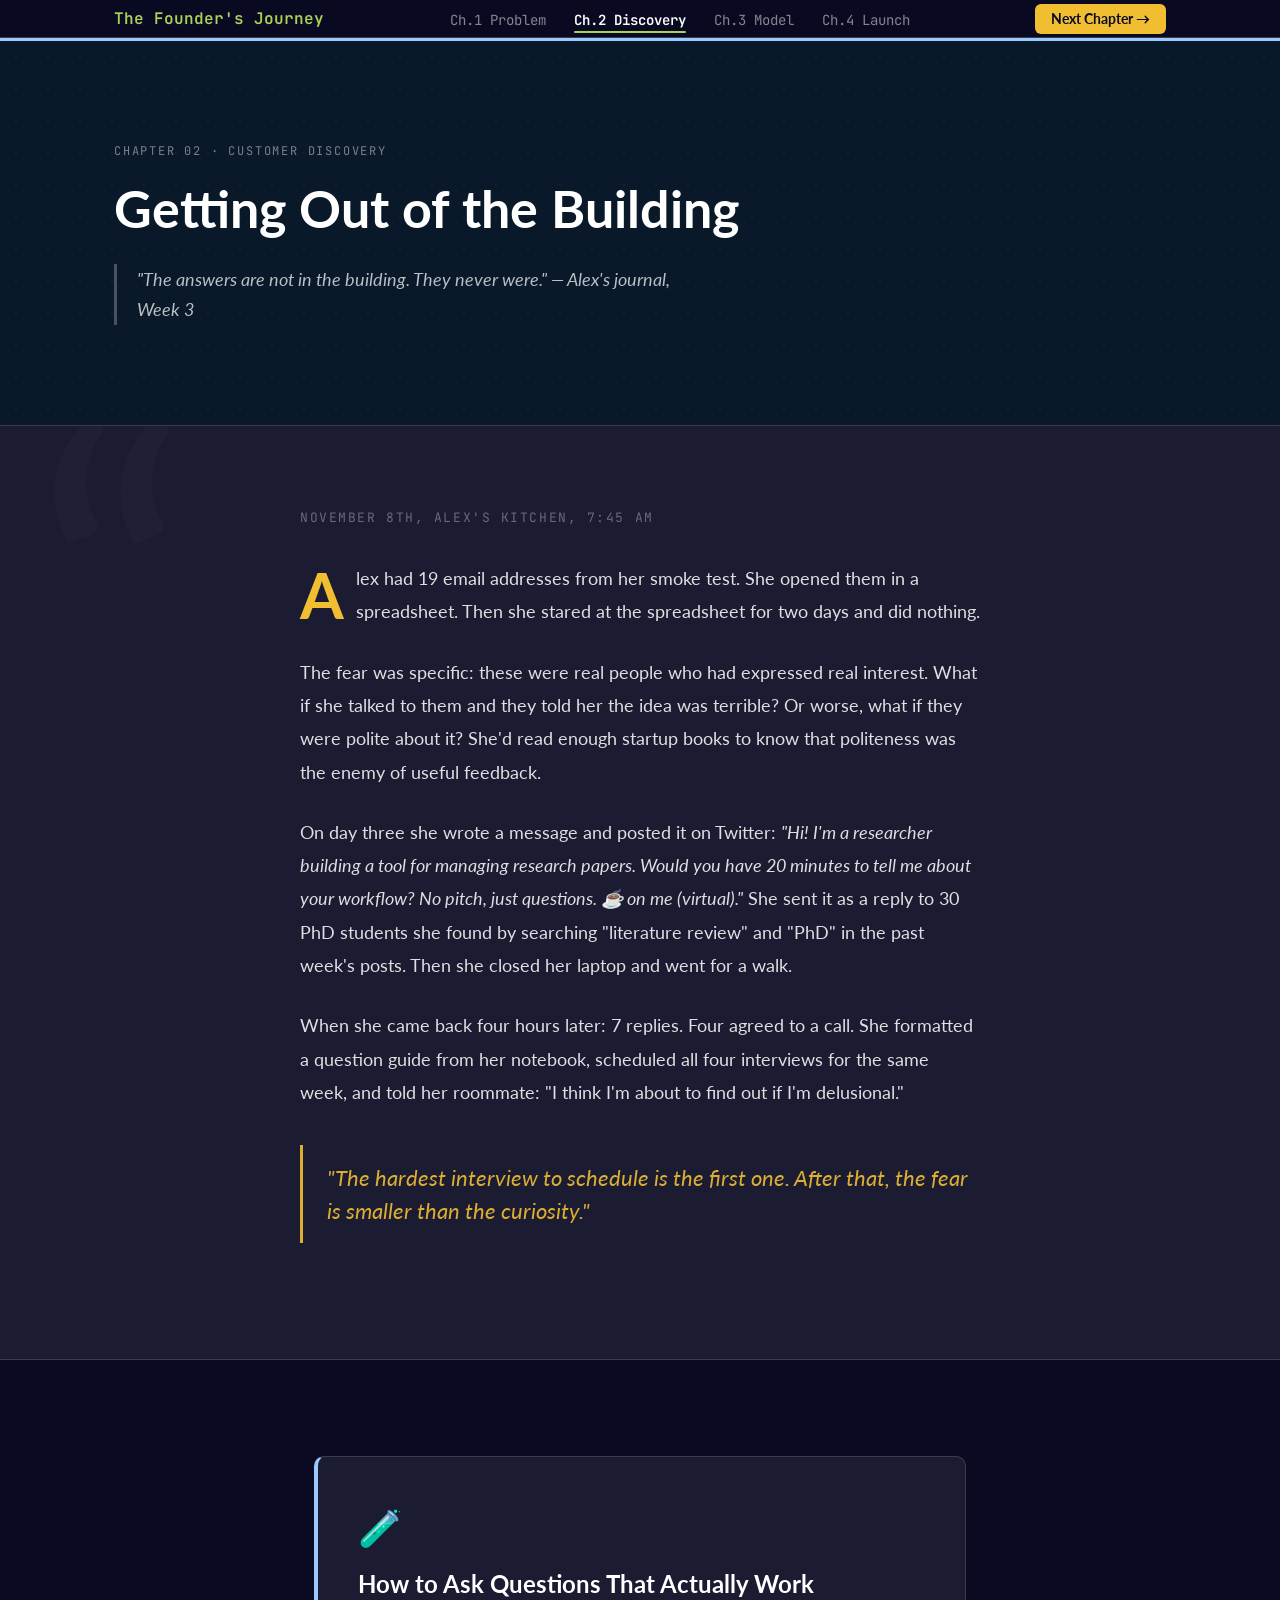
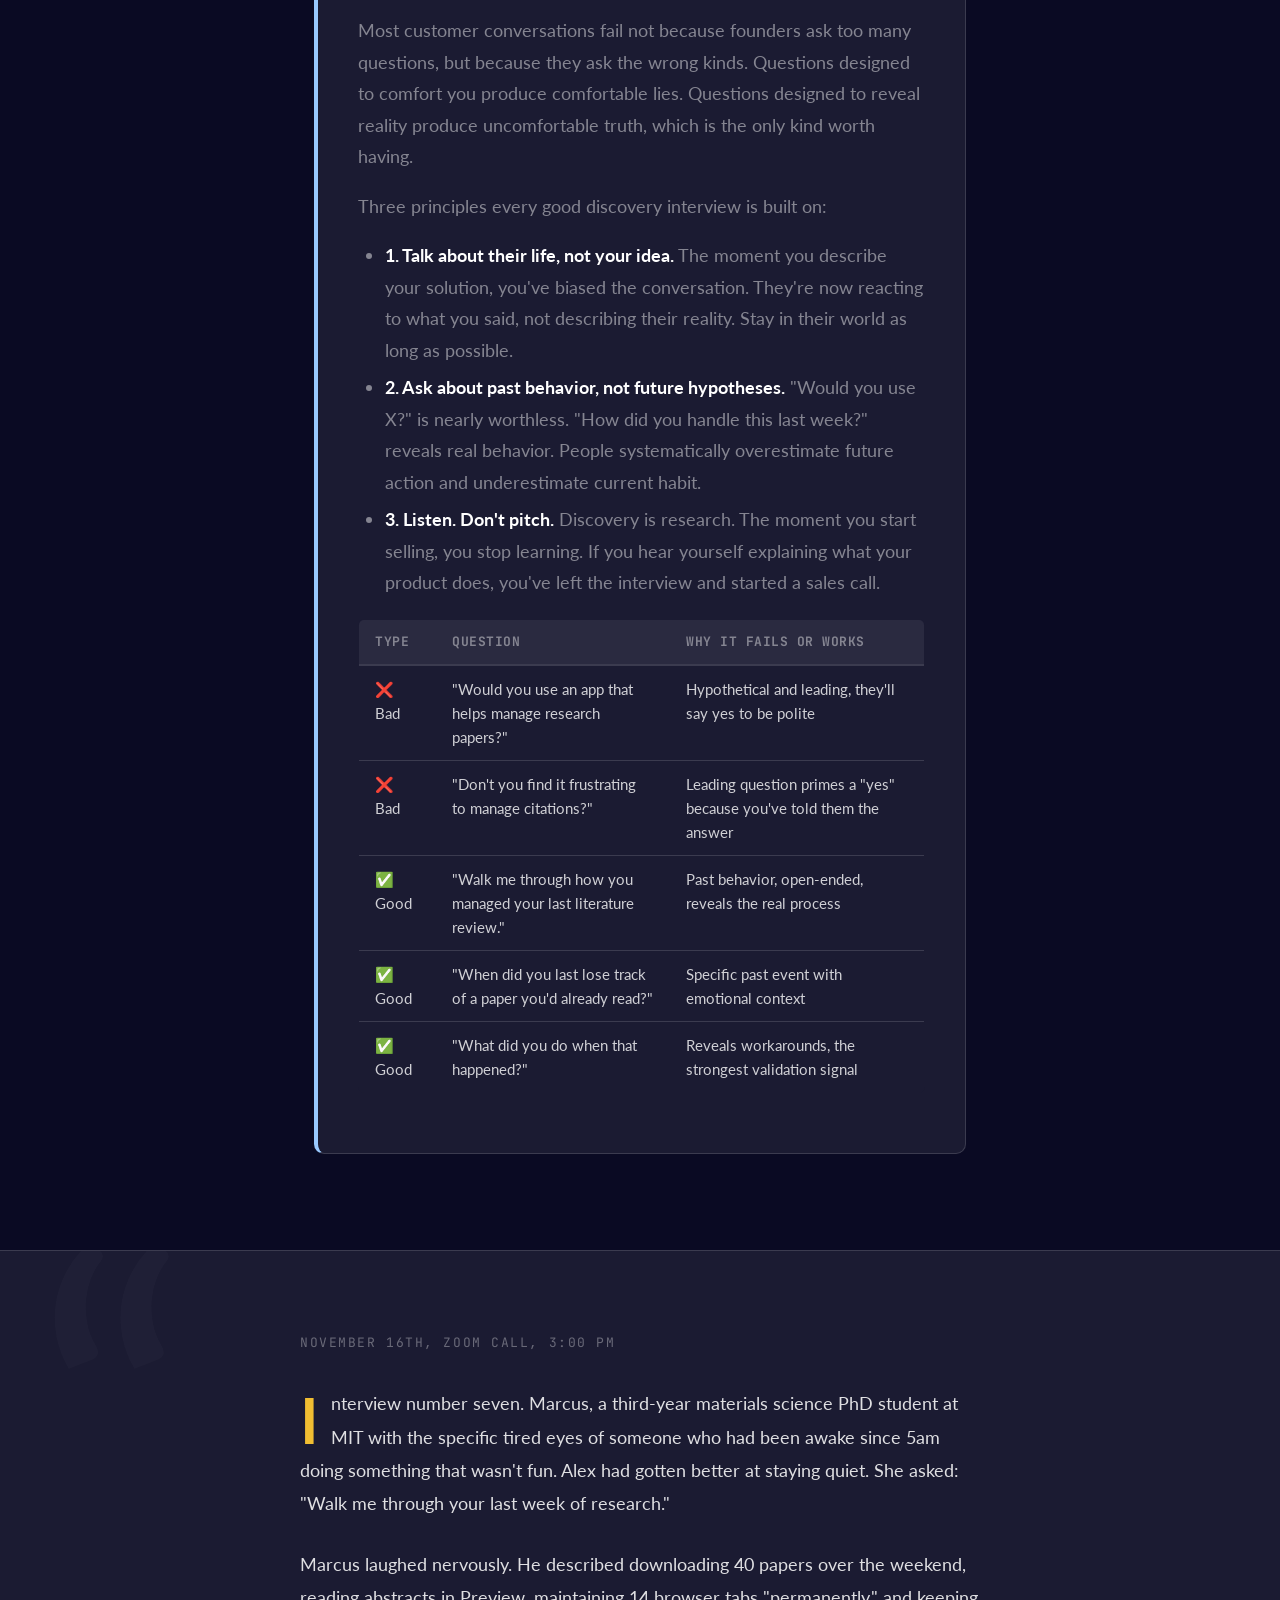
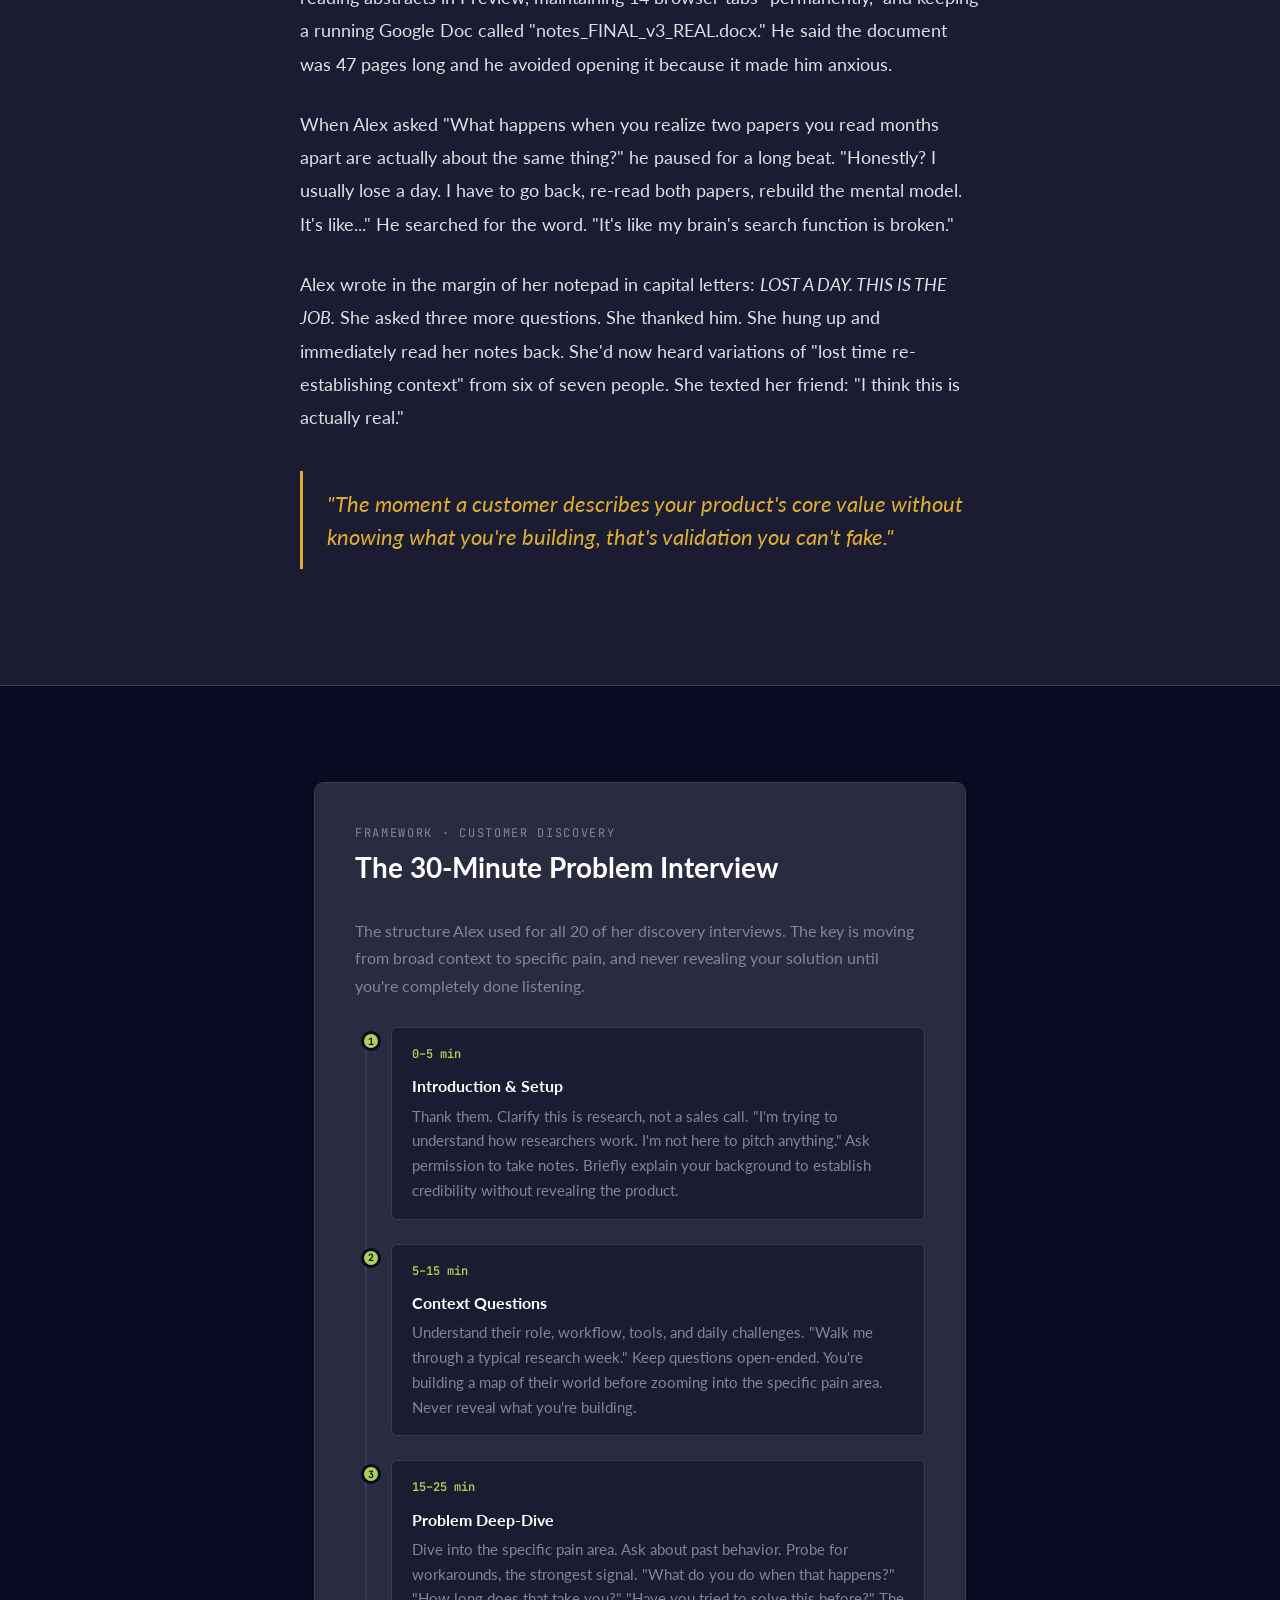
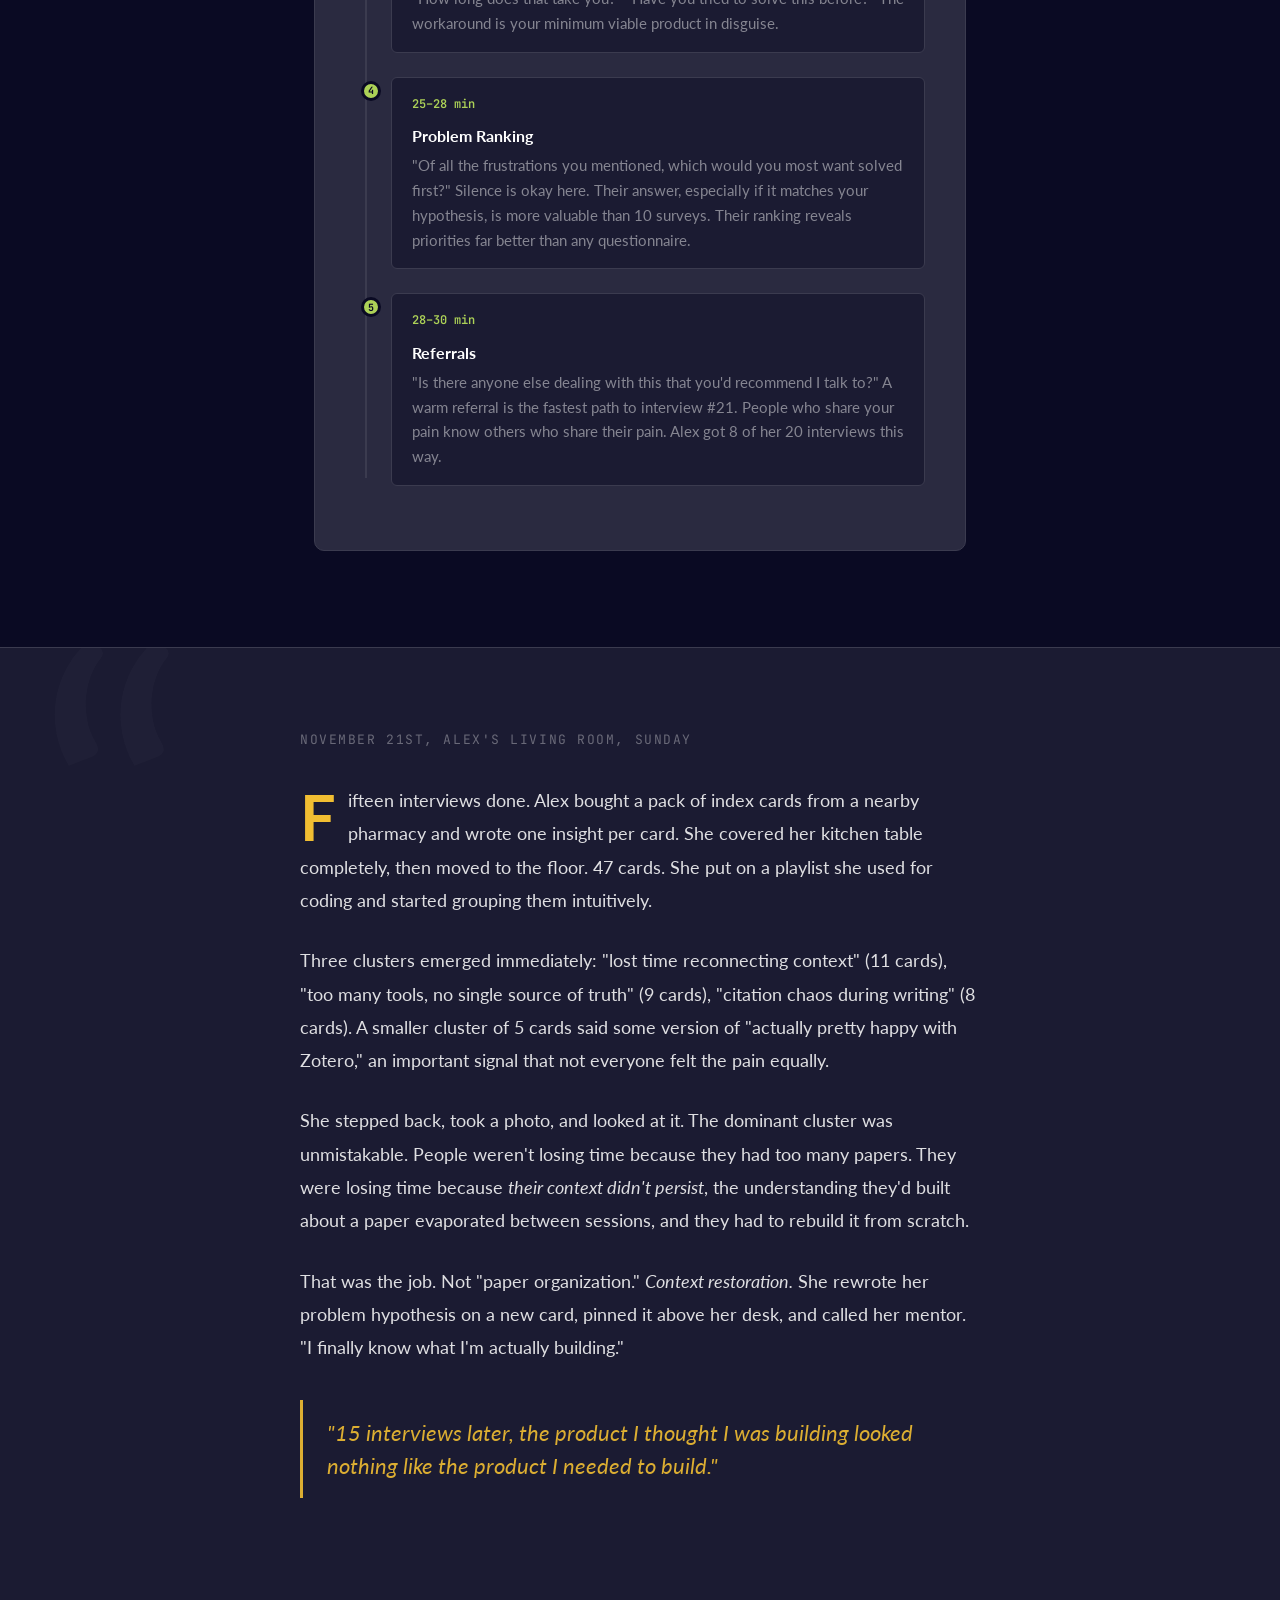
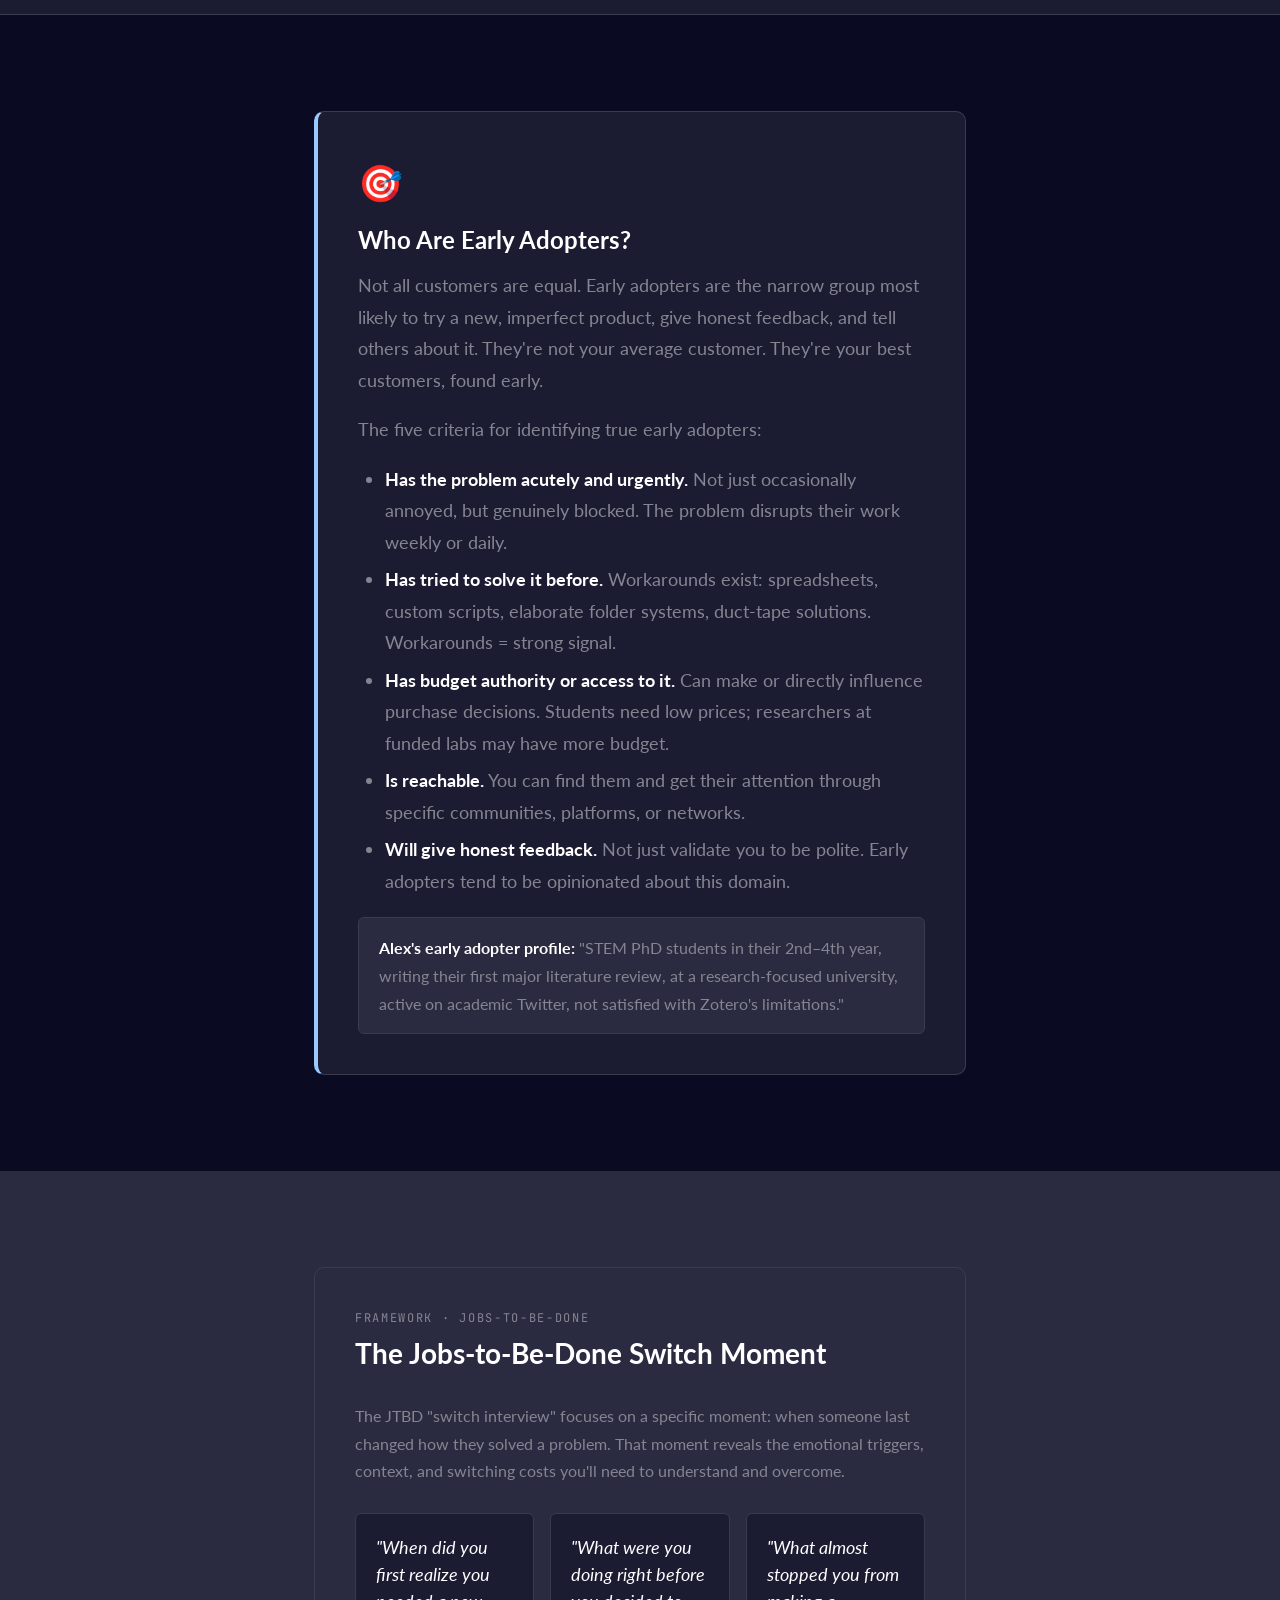
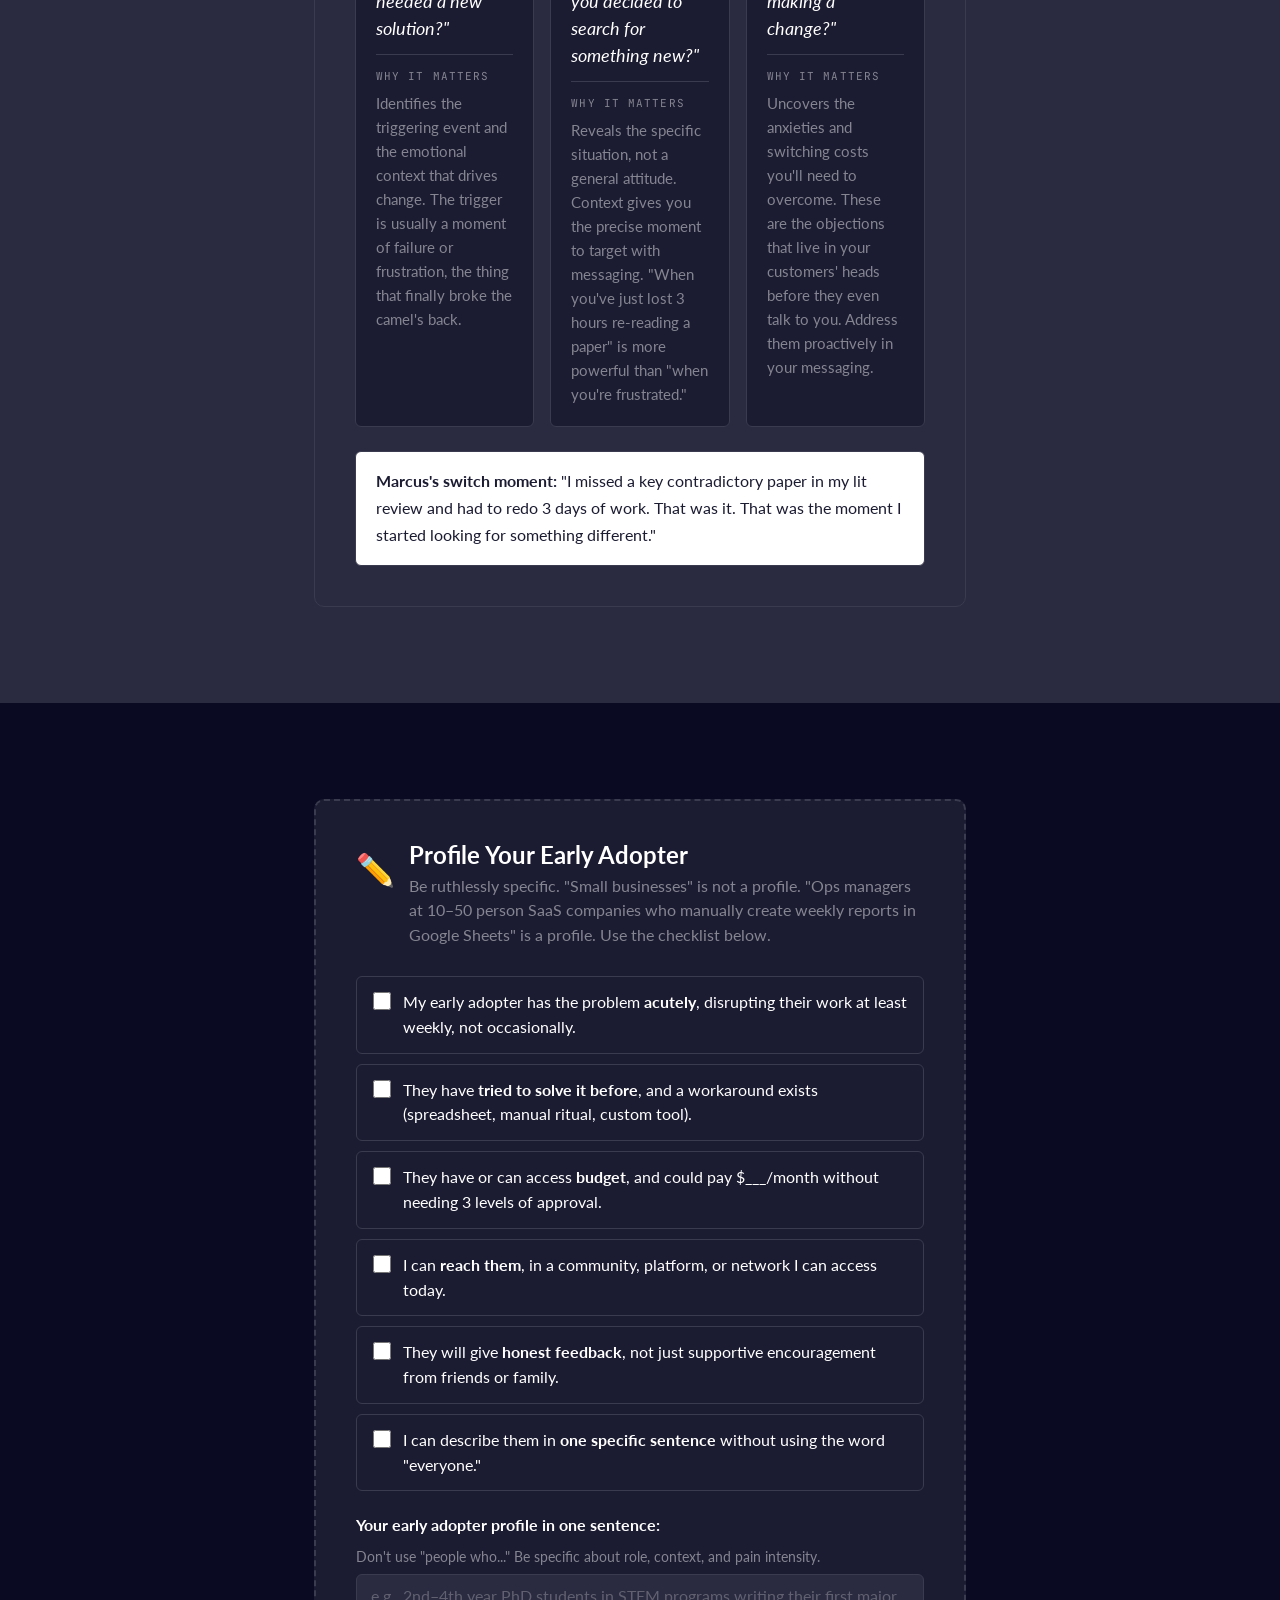
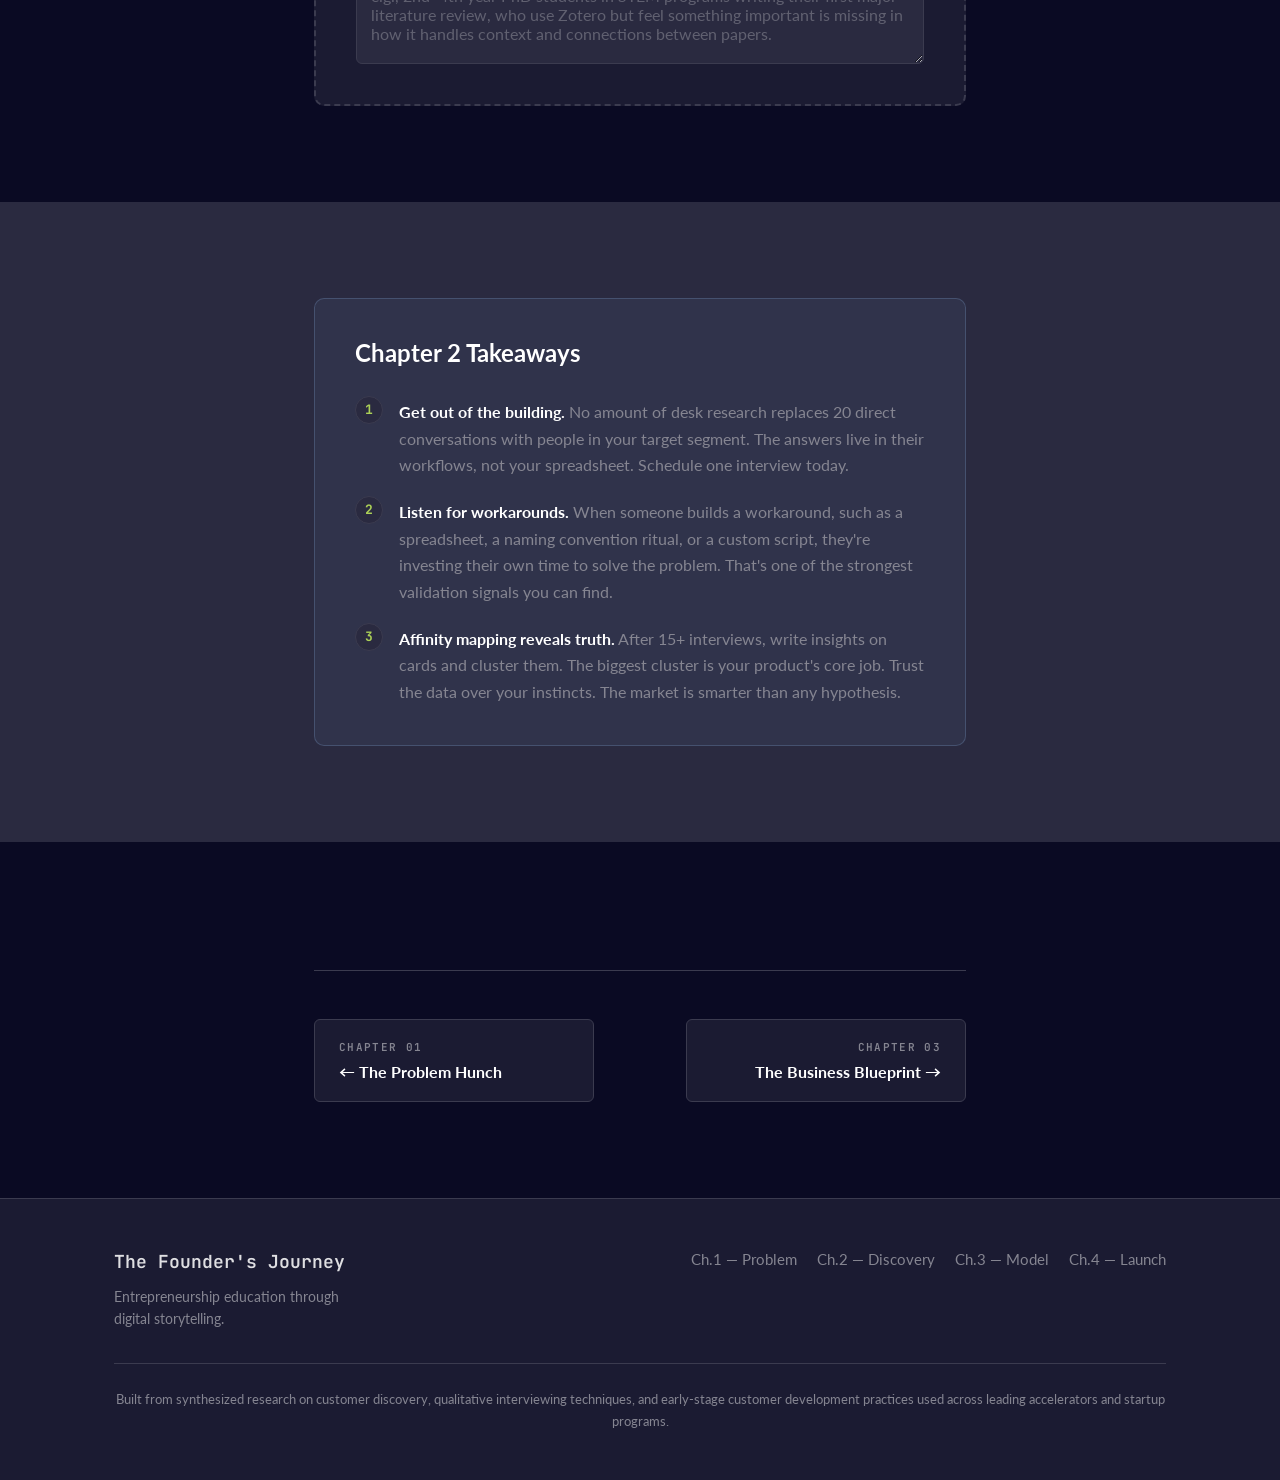
==== commit 4fd95727: "Fix text contrast across site to meet Command-line Chic 7:1 minimum - Upgrade all readable secondary" ====
--- a/chapter-2.html
+++ b/chapter-2.html
@@ -242,7 +242,7 @@
           </div>
         </div>
 
-        <div style="margin-top: 20px; padding: 16px 20px; background: white; border-radius: var(--radius); font-size: 0.875rem; border: 1px solid var(--color-border);">
+        <div style="margin-top: 20px; padding: 16px 20px; background: white; color: #1b1b32; border-radius: var(--radius); font-size: 0.875rem; border: 1px solid var(--color-border);">
           <strong>Marcus's switch moment:</strong> "I missed a key contradictory paper in my lit review and had to redo 3 days of work. That was it. That was the moment I started looking for something different."
         </div>
       </div>
--- a/css/main.css
+++ b/css/main.css
@@ -1,43 +1,86 @@
 /* ============================================================
    THE FOUNDER'S JOURNEY — Main CSS Design System
-   Digital Storytelling Entrepreneurship Education Website
+   Command-line Chic aesthetic (freeCodeCamp design language)
    ============================================================ */
 
-/* === GOOGLE FONTS === */
-@import url('https://fonts.googleapis.com/css2?family=Playfair+Display:ital,wght@0,700;0,900;1,700&family=Inter:wght@400;500;600;700&family=JetBrains+Mono:wght@400;600&display=swap');
-
-/* === CSS CUSTOM PROPERTIES === */
+/* === FONTS === */
+@import url('https://fonts.googleapis.com/css2?family=Lato:ital,wght@0,300;0,400;0,700;1,400&family=JetBrains+Mono:wght@400;600&display=swap');
+
+/* === CSS CUSTOM PROPERTIES (semantic tokens) === */
 :root {
-  --color-bg: #FAFAF8;
-  --color-surface: #FFFFFF;
-  --color-surface-2: #F3F0EB;
-  --color-border: #E2DDD6;
-  --color-primary: #2D6A4F;
-  --color-primary-light: #52B788;
-  --color-accent: #E76F51;
-  --color-accent-2: #F4A261;
-  --color-text: #1A1A1A;
-  --color-text-muted: #6B6560;
-  --color-story-bg: #1C1C1E;
-  --color-story-text: #E8E3D9;
-  --chapter-1: #2D6A4F;
-  --chapter-2: #2979B5;
-  --chapter-3: #7B4FA6;
-  --chapter-4: #C84B31;
-  --font-display: 'Playfair Display', Georgia, serif;
-  --font-body: 'Inter', system-ui, -apple-system, sans-serif;
-  --font-mono: 'JetBrains Mono', 'Courier New', monospace;
-  --radius: 8px;
-  --radius-lg: 16px;
-  --shadow: 0 2px 8px rgba(0,0,0,0.08);
-  --shadow-lg: 0 8px 32px rgba(0,0,0,0.12);
-  --transition: 200ms ease;
-  --max-width: 1100px;
+  /* Gray scale — dark-first */
+  --gray-90: #0a0a23;
+  --gray-85: #1b1b32;
+  --gray-80: #2a2a40;
+  --gray-75: #3b3b4f;
+  --gray-45: #858591;
+  --gray-15: #d0d0d5;
+  --gray-10: #dfdfe2;
+  --gray-05: #f5f6f7;
+  --gray-00: #ffffff;
+
+  /* Accent palette */
+  --accent-purple: #dbb8ff;
+  --accent-yellow: #f1be32;
+  --accent-blue:   #99c9ff;
+  --accent-green:  #acd157;
+  --accent-red:    #ffadad;
+
+  /* Focus ring */
+  --focus-ring: #198eee;
+
+  /* Semantic surface tokens */
+  --color-bg:           var(--gray-90);
+  --color-surface:      var(--gray-85);
+  --color-surface-2:    var(--gray-80);
+  --color-border:       var(--gray-75);
+  --color-text:         var(--gray-00);
+  --color-text-muted:   var(--gray-45);
+  --color-text-subtle:  var(--gray-15);
+
+  /* Semantic accent tokens */
+  --color-primary:       var(--accent-green);
+  --color-primary-light: var(--accent-green);
+  --color-accent:        var(--accent-yellow);
+  --color-accent-2:      var(--accent-yellow);
+  --color-link:          var(--accent-blue);
+
+  /* Story scene (slightly darker than page bg for depth) */
+  --color-story-bg:   var(--gray-90);
+  --color-story-text: var(--gray-10);
+
+  /* Chapter accent colors (bright, on dark backgrounds) */
+  --chapter-1: var(--accent-green);
+  --chapter-2: var(--accent-blue);
+  --chapter-3: var(--accent-purple);
+  --chapter-4: var(--accent-yellow);
+
+  /* Chapter hero backgrounds (deep dark tints) */
+  --chapter-1-hero: #0d2010;
+  --chapter-2-hero: #091929;
+  --chapter-3-hero: #13082a;
+  --chapter-4-hero: #1f1500;
+
+  /* Typography */
+  --font-display: 'Lato', -apple-system, BlinkMacSystemFont, 'Segoe UI', sans-serif;
+  --font-body:    'Lato', -apple-system, BlinkMacSystemFont, 'Segoe UI', sans-serif;
+  --font-mono:    'JetBrains Mono', 'Fira Mono', Menlo, Consolas, monospace;
+
+  /* Spacing & shape */
+  --radius:    6px;
+  --radius-lg: 10px;
+
+  /* No drop shadows in dark mode — depth via background luminance */
+  --shadow:    none;
+  --shadow-lg: none;
+
+  --transition:  200ms ease;
+  --max-width:   1100px;
 }
 
 /* === BASE RESET === */
 *, *::before, *::after { box-sizing: border-box; margin: 0; padding: 0; }
-html { scroll-behavior: smooth; font-size: 16px; }
+html { scroll-behavior: smooth; font-size: 18px; }
 body {
   background: var(--color-bg);
   color: var(--color-text);
@@ -47,14 +90,19 @@
 }
 
 /* === TYPOGRAPHY === */
-h1,h2,h3,h4,h5,h6 { font-family: var(--font-display); line-height: 1.2; color: var(--color-text); }
-h1 { font-size: 3rem; }
-h2 { font-size: 2rem; }
-h3 { font-size: 1.5rem; }
-h4 { font-size: 1.125rem; }
+h1,h2,h3,h4,h5,h6 {
+  font-family: var(--font-display);
+  font-weight: 700;
+  line-height: 1.2;
+  color: var(--color-text);
+}
+h1 { font-size: 2.667rem; }   /* 48px at 18px base */
+h2 { font-size: 1.778rem; }   /* 32px */
+h3 { font-size: 1.333rem; }   /* 24px */
+h4 { font-size: 1.111rem; }   /* 20px */
 p { margin-bottom: 1.25em; }
 p:last-child { margin-bottom: 0; }
-a { color: var(--color-primary); text-decoration: none; }
+a { color: var(--color-link); text-decoration: none; }
 a:hover { text-decoration: underline; }
 strong { font-weight: 700; }
 img { max-width: 100%; display: block; }
@@ -62,64 +110,68 @@
 
 /* === LAYOUT UTILITIES === */
 .container { max-width: var(--max-width); margin: 0 auto; padding: 0 24px; }
-.section { padding: 80px 0; }
+.section    { padding: 80px 0; }
 .section-sm { padding: 48px 0; }
 .section-lg { padding: 120px 0; }
 .prose { max-width: 700px; margin: 0 auto; }
 .grid-2 { display: grid; grid-template-columns: repeat(2,1fr); gap: 32px; }
 .grid-3 { display: grid; grid-template-columns: repeat(3,1fr); gap: 24px; }
 .grid-4 { display: grid; grid-template-columns: repeat(4,1fr); gap: 20px; }
-.flex { display: flex; }
-.items-center { align-items: center; }
+.flex            { display: flex; }
+.items-center    { align-items: center; }
 .justify-between { justify-content: space-between; }
-.justify-center { justify-content: center; }
-.gap-2 { gap: 8px; }
-.gap-4 { gap: 16px; }
-.gap-6 { gap: 24px; }
-.flex-col { flex-direction: column; }
+.justify-center  { justify-content: center; }
+.gap-2  { gap: 8px; }
+.gap-4  { gap: 16px; }
+.gap-6  { gap: 24px; }
+.flex-col  { flex-direction: column; }
 .flex-wrap { flex-wrap: wrap; }
-.text-center { text-align: center; }
-.text-muted { color: var(--color-text-muted); }
-.text-primary { color: var(--color-primary); }
-.font-mono { font-family: var(--font-mono); }
-.font-bold { font-weight: 700; }
-.font-semibold { font-weight: 600; }
+.text-center   { text-align: center; }
+.text-muted    { color: var(--color-text-muted); }
+.text-primary  { color: var(--color-primary); }
+.font-mono     { font-family: var(--font-mono); }
+.font-bold     { font-weight: 700; }
+.font-semibold { font-weight: 700; }
 .divider { border: none; border-top: 1px solid var(--color-border); margin: 48px 0; }
-.hidden { display: none; }
-.w-full { width: 100%; }
+.hidden  { display: none; }
+.w-full  { width: 100%; }
 
 /* === READING PROGRESS BAR === */
 .reading-progress {
   position: fixed; top: 0; left: 0; height: 3px;
-  background: var(--color-primary); width: 0%; z-index: 200;
+  background: var(--color-accent); width: 0%; z-index: 200;
   transition: width 80ms linear;
 }
 
 /* === SITE HEADER === */
 .site-header {
   position: sticky; top: 0; z-index: 100;
-  background: rgba(250,250,248,0.95);
+  background: rgba(10,10,35,0.96);
   backdrop-filter: blur(8px);
   -webkit-backdrop-filter: blur(8px);
   border-bottom: 1px solid var(--color-border);
-  padding: 16px 0;
+  padding: 0;
+  height: 38px;
+  display: flex; align-items: center;
 }
 .nav-inner {
   display: flex; align-items: center; justify-content: space-between;
   max-width: var(--max-width); margin: 0 auto; padding: 0 24px; gap: 24px;
+  width: 100%;
 }
 .nav-logo {
-  font-family: var(--font-display); font-weight: 700; font-size: 1.1rem;
+  font-family: var(--font-mono); font-weight: 600; font-size: 0.889rem;
   color: var(--color-primary); text-decoration: none; white-space: nowrap; flex-shrink: 0;
 }
-.nav-logo:hover { text-decoration: none; }
+.nav-logo:hover { text-decoration: none; color: var(--color-primary); }
 .nav-links { display: flex; gap: 28px; list-style: none; padding: 0; margin: 0; }
 .nav-link {
-  text-decoration: none; color: var(--color-text-muted); font-size: 0.875rem;
-  font-weight: 500; transition: color var(--transition); white-space: nowrap;
-}
-.nav-link:hover { color: var(--color-primary); text-decoration: none; }
-.nav-link.active { color: var(--color-primary); font-weight: 600; }
+  text-decoration: none; color: var(--color-text-muted); font-size: 0.778rem;
+  font-weight: 400; transition: color var(--transition); white-space: nowrap;
+  font-family: var(--font-mono);
+}
+.nav-link:hover { color: var(--color-text); text-decoration: none; }
+.nav-link.active { color: var(--color-text); font-weight: 600; }
 
 /* === PAGE HERO (index.html) === */
 .page-hero {
@@ -129,76 +181,80 @@
 .page-hero::before {
   content: '\201C'; position: absolute;
   font-family: var(--font-display); font-size: 32rem;
-  color: rgba(45,106,79,0.04); top: -80px; left: 50%;
+  color: rgba(219,184,255,0.03); top: -80px; left: 50%;
   transform: translateX(-50%); line-height: 1;
   pointer-events: none; user-select: none;
 }
 .page-hero-eyebrow {
-  font-family: var(--font-mono); font-size: 0.75rem; text-transform: uppercase;
+  font-family: var(--font-mono); font-size: 0.667rem; text-transform: uppercase;
   letter-spacing: 0.2em; color: var(--color-primary); display: block; margin-bottom: 20px;
 }
 .page-hero h1 {
-  font-size: 4.5rem; line-height: 1.05; margin-bottom: 24px;
+  font-size: 3.5rem; line-height: 1.05; margin-bottom: 24px;
   max-width: 900px; margin-left: auto; margin-right: auto;
 }
 .page-hero p {
-  font-size: 1.2rem; color: var(--color-text-muted);
+  font-size: 1.111rem; color: var(--color-text-muted);
   max-width: 580px; margin: 0 auto 40px;
 }
 .hero-ctas { display: flex; gap: 16px; justify-content: center; flex-wrap: wrap; }
 
 /* === CHAPTER HERO === */
 .chapter-hero {
-  padding: 100px 0; position: relative; overflow: hidden; background: var(--chapter-1);
+  padding: 100px 0; position: relative; overflow: hidden;
+  background: var(--chapter-1-hero);
 }
 .chapter-hero::before {
   content: ''; position: absolute; inset: 0;
-  background-image: radial-gradient(circle, rgba(255,255,255,0.06) 1px, transparent 1px);
+  background-image: radial-gradient(circle, rgba(255,255,255,0.04) 1px, transparent 1px);
   background-size: 32px 32px; pointer-events: none;
 }
 .chapter-hero .container { position: relative; z-index: 1; }
 .chapter-hero-eyebrow {
-  font-family: var(--font-mono); font-size: 0.75rem; text-transform: uppercase;
-  letter-spacing: 0.15em; color: rgba(255,255,255,0.65); display: block; margin-bottom: 16px;
-}
-.chapter-hero h1 { font-size: 3.5rem; color: #fff; margin-bottom: 24px; max-width: 700px; }
+  font-family: var(--font-mono); font-size: 0.667rem; text-transform: uppercase;
+  letter-spacing: 0.15em; color: rgba(255,255,255,0.45); display: block; margin-bottom: 16px;
+}
+.chapter-hero h1 { font-size: 2.889rem; color: #fff; margin-bottom: 24px; max-width: 700px; }
 .chapter-hero-quote {
-  font-style: italic; color: rgba(255,255,255,0.82); font-size: 1.1rem; line-height: 1.7;
-  border-left: 3px solid rgba(255,255,255,0.35); padding-left: 20px;
+  font-style: italic; color: rgba(255,255,255,0.72); font-size: 1rem; line-height: 1.7;
+  border-left: 3px solid rgba(255,255,255,0.25); padding-left: 20px;
   max-width: 600px; margin-top: 24px;
 }
-.chapter-hero.ch1 { background: var(--chapter-1); }
-.chapter-hero.ch2 { background: var(--chapter-2); }
-.chapter-hero.ch3 { background: var(--chapter-3); }
-.chapter-hero.ch4 { background: var(--chapter-4); }
+/* Chapter hero backgrounds use deep dark tints */
+.chapter-hero.ch1 { background: var(--chapter-1-hero); border-top: 3px solid var(--chapter-1); }
+.chapter-hero.ch2 { background: var(--chapter-2-hero); border-top: 3px solid var(--chapter-2); }
+.chapter-hero.ch3 { background: var(--chapter-3-hero); border-top: 3px solid var(--chapter-3); }
+.chapter-hero.ch4 { background: var(--chapter-4-hero); border-top: 3px solid var(--chapter-4); }
 
 /* === STORY SCENES === */
 .story-scene {
-  background: var(--color-story-bg); padding: 80px 0;
+  background: var(--gray-85); padding: 80px 0;
   position: relative; overflow: hidden;
+  border-top: 1px solid var(--color-border);
+  border-bottom: 1px solid var(--color-border);
 }
 .story-scene::before {
   content: '\201C'; position: absolute; font-size: 24rem;
-  font-family: var(--font-display); color: rgba(255,255,255,0.025);
+  font-family: var(--font-display); color: rgba(255,255,255,0.02);
   top: -60px; left: 32px; line-height: 1; pointer-events: none; user-select: none;
 }
 .story-prose {
   max-width: 680px; margin: 0 auto; color: var(--color-story-text);
-  font-size: 1.075rem; line-height: 1.85;
+  font-size: 1rem; line-height: 1.85;
 }
 .story-prose p { margin-bottom: 1.5em; }
 .story-prose p:first-of-type::first-letter {
   font-family: var(--font-display); font-size: 3.5rem; float: left;
-  line-height: 0.8; margin: 8px 12px 0 0; color: var(--color-accent-2); font-weight: 700;
+  line-height: 0.8; margin: 8px 12px 0 0; color: var(--accent-yellow); font-weight: 700;
 }
 .story-quote {
-  font-family: var(--font-display); font-style: italic; font-size: 1.35rem;
-  color: var(--color-accent-2); border-left: 3px solid var(--color-accent);
-  padding: 16px 0 16px 24px; margin: 36px 0; line-height: 1.5;
-}
-.story-attribution { font-size: 0.85rem; color: rgba(232,227,217,0.55); margin-top: 8px; }
+  font-family: var(--font-display); font-style: italic; font-size: 1.222rem;
+  color: var(--accent-yellow); border-left: 3px solid var(--accent-yellow);
+  padding: 16px 0 16px 24px; margin: 36px 0; line-height: 1.5; opacity: 0.9;
+}
+.story-attribution { font-size: 0.778rem; color: rgba(223,223,226,0.45); margin-top: 8px; }
 .story-date {
-  font-family: var(--font-mono); font-size: 0.78rem; color: rgba(232,227,217,0.45);
+  font-family: var(--font-mono); font-size: 0.722rem; color: rgba(223,223,226,0.4);
   text-transform: uppercase; letter-spacing: 0.12em; display: block; margin-bottom: 32px;
 }
 
@@ -206,15 +262,17 @@
 .concept-block {
   background: var(--color-surface); border-radius: var(--radius-lg);
   padding: 40px; border-left: 4px solid var(--color-primary);
-  box-shadow: var(--shadow); margin: 48px 0;
+  border: 1px solid var(--color-border);
+  border-left: 4px solid var(--color-primary);
+  margin: 48px 0;
 }
 .concept-block.ch1 { border-left-color: var(--chapter-1); }
 .concept-block.ch2 { border-left-color: var(--chapter-2); }
 .concept-block.ch3 { border-left-color: var(--chapter-3); }
 .concept-block.ch4 { border-left-color: var(--chapter-4); }
-.concept-icon { font-size: 2rem; display: block; margin-bottom: 12px; }
-.concept-title { font-family: var(--font-display); font-size: 1.5rem; margin-bottom: 16px; }
-.concept-body { color: var(--color-text-muted); line-height: 1.75; }
+.concept-icon  { font-size: 2rem; display: block; margin-bottom: 12px; }
+.concept-title { font-family: var(--font-display); font-size: 1.333rem; margin-bottom: 16px; }
+.concept-body  { color: var(--color-text-muted); line-height: 1.75; }
 .concept-body p { margin-bottom: 1em; }
 .concept-body p:last-child { margin-bottom: 0; }
 .concept-body strong { color: var(--color-text); }
@@ -226,10 +284,10 @@
   padding: 40px; margin: 48px 0; border: 1px solid var(--color-border);
 }
 .framework-label {
-  font-family: var(--font-mono); font-size: 0.72rem; text-transform: uppercase;
+  font-family: var(--font-mono); font-size: 0.667rem; text-transform: uppercase;
   letter-spacing: 0.14em; color: var(--color-text-muted); display: block; margin-bottom: 8px;
 }
-.framework-title { font-family: var(--font-display); font-size: 1.75rem; margin-bottom: 32px; }
+.framework-title { font-family: var(--font-display); font-size: 1.556rem; margin-bottom: 32px; }
 .framework-diagram { overflow-x: auto; }
 
 /* TAM/SAM/SOM Nested Circles */
@@ -241,27 +299,27 @@
 }
 .tam-tam {
   width: 100%; height: 100%; top: 0; left: 0;
-  background: rgba(45,106,79,0.09); border: 2px solid var(--chapter-1);
+  background: rgba(172,209,87,0.06); border: 2px solid var(--chapter-1);
 }
 .tam-sam {
   width: 68%; height: 68%; top: 16%; left: 16%;
-  background: rgba(45,106,79,0.17); border: 2px solid var(--chapter-1);
+  background: rgba(172,209,87,0.12); border: 2px solid var(--chapter-1);
 }
 .tam-som {
   width: 38%; height: 38%; top: 31%; left: 31%;
-  background: rgba(45,106,79,0.32); border: 2px solid var(--chapter-1);
+  background: rgba(172,209,87,0.24); border: 2px solid var(--chapter-1);
   justify-content: center; align-items: center; padding: 0; text-align: center;
 }
-.tam-label { font-weight: 700; font-size: 0.85rem; color: var(--chapter-1); display: block; }
-.tam-value { font-family: var(--font-mono); font-size: 0.72rem; color: var(--color-text-muted); display: block; margin-top: 2px; }
+.tam-label { font-weight: 700; font-size: 0.778rem; color: var(--chapter-1); display: block; }
+.tam-value { font-family: var(--font-mono); font-size: 0.667rem; color: var(--color-text-muted); display: block; margin-top: 2px; }
 .tam-legend { display: flex; flex-direction: column; gap: 10px; max-width: 420px; margin: 24px auto 0; }
 .tam-legend-item {
   display: flex; align-items: flex-start; gap: 12px; padding: 12px 16px;
   background: var(--color-surface); border-radius: var(--radius); border: 1px solid var(--color-border);
 }
 .tam-legend-dot { width: 12px; height: 12px; border-radius: 50%; background: var(--chapter-1); flex-shrink: 0; margin-top: 4px; }
-.tam-legend-text strong { display: block; font-size: 0.875rem; margin-bottom: 2px; }
-.tam-legend-text span { font-size: 0.8rem; color: var(--color-text-muted); }
+.tam-legend-text strong { display: block; font-size: 0.833rem; margin-bottom: 2px; }
+.tam-legend-text span { font-size: 0.778rem; color: var(--color-text-muted); }
 
 /* Lean Canvas */
 .canvas-wrapper { overflow-x: auto; }
@@ -273,13 +331,13 @@
   border-radius: var(--radius); overflow: hidden;
   border: 1px solid var(--color-border); min-width: 640px;
 }
-.canvas-block { background: white; padding: 14px; min-height: 120px; }
+.canvas-block { background: var(--color-surface); padding: 14px; min-height: 120px; }
 .canvas-block-title {
-  font-size: 0.65rem; font-weight: 700; text-transform: uppercase;
+  font-size: 0.611rem; font-weight: 700; text-transform: uppercase;
   letter-spacing: 0.08em; color: var(--color-text-muted); margin-bottom: 8px;
   border-bottom: 2px solid var(--color-primary); padding-bottom: 5px; display: block;
 }
-.canvas-block-content { font-size: 0.8rem; color: var(--color-text); line-height: 1.5; }
+.canvas-block-content { font-size: 0.778rem; color: var(--color-text); line-height: 1.5; }
 .canvas-block-content ul { padding-left: 1em; margin: 0; }
 .canvas-block-content li { margin-bottom: 3px; }
 
@@ -295,43 +353,43 @@
   position: absolute; left: -30px; top: 4px; width: 20px; height: 20px;
   border-radius: 50%; background: var(--color-primary); border: 3px solid var(--color-bg);
   display: flex; align-items: center; justify-content: center;
-  font-size: 0.6rem; font-weight: 700; color: white; font-family: var(--font-mono); z-index: 1;
+  font-size: 0.556rem; font-weight: 700; color: var(--gray-90); font-family: var(--font-mono); z-index: 1;
 }
 .timeline-content {
-  background: white; padding: 16px 20px; border-radius: var(--radius);
-  border: 1px solid var(--color-border); box-shadow: var(--shadow);
-}
-.timeline-step-title { font-weight: 700; font-size: 0.95rem; margin-bottom: 4px; }
+  background: var(--color-surface); padding: 16px 20px; border-radius: var(--radius);
+  border: 1px solid var(--color-border);
+}
+.timeline-step-title { font-weight: 700; font-size: 0.889rem; margin-bottom: 4px; }
 .timeline-step-time {
-  font-family: var(--font-mono); font-size: 0.72rem; color: var(--color-primary);
+  font-family: var(--font-mono); font-size: 0.667rem; color: var(--color-primary);
   display: block; margin-bottom: 8px; font-weight: 600;
 }
-.timeline-step-body { font-size: 0.875rem; color: var(--color-text-muted); line-height: 1.65; }
+.timeline-step-body { font-size: 0.833rem; color: var(--color-text-muted); line-height: 1.65; }
 
 /* GTM Motion Cards */
 .four-grid { display: grid; grid-template-columns: repeat(2,1fr); gap: 20px; }
 .motion-card {
-  background: white; border-radius: var(--radius-lg); padding: 28px;
-  border: 1px solid var(--color-border); box-shadow: var(--shadow);
-  transition: transform var(--transition), box-shadow var(--transition);
-}
-.motion-card:hover { transform: translateY(-2px); box-shadow: var(--shadow-lg); }
-.motion-card-icon { font-size: 2rem; display: block; margin-bottom: 12px; }
-.motion-card-title { font-weight: 700; font-size: 1.05rem; margin-bottom: 8px; }
-.motion-card-desc { font-size: 0.875rem; color: var(--color-text-muted); line-height: 1.65; margin-bottom: 12px; }
-.motion-card-examples { font-size: 0.8rem; color: var(--color-text-muted); margin-bottom: 12px; }
+  background: var(--color-surface); border-radius: var(--radius-lg); padding: 28px;
+  border: 1px solid var(--color-border);
+  transition: transform var(--transition), border-color var(--transition);
+}
+.motion-card:hover { transform: translateY(-2px); border-color: var(--color-text-muted); }
+.motion-card-icon  { font-size: 2rem; display: block; margin-bottom: 12px; }
+.motion-card-title { font-weight: 700; font-size: 1rem; margin-bottom: 8px; }
+.motion-card-desc  { font-size: 0.833rem; color: var(--color-text-muted); line-height: 1.65; margin-bottom: 12px; }
+.motion-card-examples { font-size: 0.778rem; color: var(--color-text-muted); margin-bottom: 12px; }
 .motion-card-examples strong { color: var(--color-text); }
 .motion-tags { display: flex; flex-wrap: wrap; gap: 6px; }
 .motion-tag {
-  display: inline-block; font-size: 0.72rem; padding: 3px 10px; border-radius: 999px;
+  display: inline-block; font-size: 0.667rem; padding: 3px 10px; border-radius: 999px;
   background: var(--color-surface-2); color: var(--color-text-muted);
-  font-weight: 500; border: 1px solid var(--color-border);
+  font-weight: 500; border: 1px solid var(--color-border); font-family: var(--font-mono);
 }
 
 /* Positioning Statement */
 .positioning-statement {
-  font-family: var(--font-display); font-size: 1.15rem; line-height: 2.2;
-  background: white; padding: 32px; border-radius: var(--radius-lg);
+  font-family: var(--font-display); font-size: 1.056rem; line-height: 2.2;
+  background: var(--color-surface); padding: 32px; border-radius: var(--radius-lg);
   border: 1px solid var(--color-border); margin: 24px 0;
 }
 .positioning-blank {
@@ -342,7 +400,7 @@
 /* ICP Table */
 .icp-table {
   width: 100%; border-radius: var(--radius); overflow: hidden;
-  border: 1px solid var(--color-border); background: white; margin: 24px 0;
+  border: 1px solid var(--color-border); background: var(--color-surface); margin: 24px 0;
 }
 .icp-row {
   display: grid; grid-template-columns: 200px 1fr;
@@ -351,38 +409,38 @@
 .icp-row:last-child { border-bottom: none; }
 .icp-dimension {
   padding: 13px 18px; background: var(--color-surface-2); font-weight: 700;
-  font-size: 0.85rem; display: flex; align-items: center;
-  border-right: 1px solid var(--color-border);
-}
-.icp-value { padding: 13px 18px; font-size: 0.875rem; color: var(--color-text-muted); display: flex; align-items: center; line-height: 1.5; }
+  font-size: 0.833rem; display: flex; align-items: center;
+  border-right: 1px solid var(--color-border); font-family: var(--font-mono);
+}
+.icp-value { padding: 13px 18px; font-size: 0.833rem; color: var(--color-text-subtle); display: flex; align-items: center; line-height: 1.5; }
 
 /* === FOUNDER'S EXERCISE === */
 .exercise-box {
-  background: var(--color-surface-2); border-radius: var(--radius-lg);
+  background: var(--color-surface); border-radius: var(--radius-lg);
   padding: 40px; margin: 48px 0; border: 2px dashed var(--color-border);
 }
 .exercise-header { display: flex; align-items: flex-start; gap: 14px; margin-bottom: 28px; }
-.exercise-icon { font-size: 1.75rem; flex-shrink: 0; margin-top: 2px; }
-.exercise-title { font-family: var(--font-display); font-size: 1.5rem; margin-bottom: 4px; }
-.exercise-subtitle { color: var(--color-text-muted); font-size: 0.9rem; line-height: 1.55; }
-.exercise-form { display: flex; flex-direction: column; gap: 20px; }
-.form-group { display: flex; flex-direction: column; gap: 6px; }
-.form-label { font-weight: 600; font-size: 0.9rem; color: var(--color-text); }
-.form-hint { font-size: 0.8rem; color: var(--color-text-muted); }
+.exercise-icon     { font-size: 1.75rem; flex-shrink: 0; margin-top: 2px; }
+.exercise-title    { font-family: var(--font-display); font-size: 1.333rem; margin-bottom: 4px; }
+.exercise-subtitle { color: var(--color-text-muted); font-size: 0.889rem; line-height: 1.55; }
+.exercise-form     { display: flex; flex-direction: column; gap: 20px; }
+.form-group  { display: flex; flex-direction: column; gap: 6px; }
+.form-label  { font-weight: 700; font-size: 0.889rem; color: var(--color-text); }
+.form-hint   { font-size: 0.778rem; color: var(--color-text-muted); }
 .form-input, .form-textarea {
   width: 100%; padding: 11px 14px; border: 1.5px solid var(--color-border);
-  border-radius: var(--radius); background: white; font-family: var(--font-body);
-  font-size: 0.9rem; color: var(--color-text);
+  border-radius: var(--radius); background: var(--color-surface-2); font-family: var(--font-body);
+  font-size: 0.889rem; color: var(--color-text);
   transition: border-color var(--transition), box-shadow var(--transition); resize: vertical;
 }
 .form-textarea { min-height: 90px; }
 .form-input:focus, .form-textarea:focus {
-  outline: none; border-color: var(--color-primary);
-  box-shadow: 0 0 0 3px rgba(45,106,79,0.1);
-}
-.form-input::placeholder, .form-textarea::placeholder { color: rgba(107,101,96,0.5); }
+  outline: none; border-color: var(--focus-ring);
+  box-shadow: 0 0 0 3px rgba(25,142,238,0.2);
+}
+.form-input::placeholder, .form-textarea::placeholder { color: var(--gray-45); opacity: 0.6; }
 .hypothesis-template {
-  background: white; border-radius: var(--radius); padding: 24px 28px;
+  background: var(--color-surface-2); border-radius: var(--radius); padding: 24px 28px;
   border: 1px solid var(--color-border); font-size: 1rem; line-height: 2.4; margin-bottom: 20px;
 }
 .template-field {
@@ -390,9 +448,9 @@
   padding: 0 4px; color: var(--color-primary); font-weight: 600;
 }
 .exercise-callout {
-  background: white; border-radius: var(--radius); padding: 18px 22px;
+  background: var(--color-surface-2); border-radius: var(--radius); padding: 18px 22px;
   border-left: 3px solid var(--color-primary); margin-top: 24px;
-  font-size: 0.875rem; line-height: 1.7; color: var(--color-text-muted);
+  font-size: 0.833rem; line-height: 1.7; color: var(--color-text-muted);
 }
 .exercise-callout strong { color: var(--color-text); }
 
@@ -400,34 +458,34 @@
 .checklist { list-style: none; padding: 0; display: flex; flex-direction: column; gap: 10px; margin-bottom: 20px; }
 .checklist-item {
   display: flex; align-items: flex-start; gap: 12px; padding: 13px 16px;
-  background: white; border-radius: var(--radius); border: 1.5px solid var(--color-border);
+  background: var(--color-surface); border-radius: var(--radius); border: 1.5px solid var(--color-border);
   cursor: pointer; transition: border-color var(--transition);
 }
-.checklist-item:hover { border-color: var(--color-primary); }
-.checklist-item.checked { background: rgba(45,106,79,0.04); border-color: var(--color-primary-light); }
+.checklist-item:hover { border-color: var(--color-text-muted); }
+.checklist-item.checked { background: rgba(172,209,87,0.06); border-color: var(--color-primary); }
 .checklist-item input[type="checkbox"] {
   width: 18px; height: 18px; accent-color: var(--color-primary);
   cursor: pointer; flex-shrink: 0; margin-top: 2px;
 }
-.checklist-item label { cursor: pointer; font-size: 0.9rem; line-height: 1.55; color: var(--color-text); }
+.checklist-item label { cursor: pointer; font-size: 0.889rem; line-height: 1.55; color: var(--color-text); }
 .checklist-item.checked label { text-decoration: line-through; color: var(--color-text-muted); }
 
 /* === KEY TAKEAWAYS === */
 .takeaways-box { border-radius: var(--radius-lg); padding: 40px; margin: 48px 0; }
-.takeaways-box.ch1 { background: rgba(45,106,79,0.07); border: 1px solid rgba(45,106,79,0.18); }
-.takeaways-box.ch2 { background: rgba(41,121,181,0.07); border: 1px solid rgba(41,121,181,0.18); }
-.takeaways-box.ch3 { background: rgba(123,79,166,0.07); border: 1px solid rgba(123,79,166,0.18); }
-.takeaways-box.ch4 { background: rgba(200,75,49,0.07); border: 1px solid rgba(200,75,49,0.18); }
-.takeaways-title { font-family: var(--font-display); font-size: 1.5rem; margin-bottom: 28px; }
+.takeaways-box.ch1 { background: rgba(172,209,87,0.06);  border: 1px solid rgba(172,209,87,0.2); }
+.takeaways-box.ch2 { background: rgba(153,201,255,0.06); border: 1px solid rgba(153,201,255,0.2); }
+.takeaways-box.ch3 { background: rgba(219,184,255,0.06); border: 1px solid rgba(219,184,255,0.2); }
+.takeaways-box.ch4 { background: rgba(241,190,50,0.06);  border: 1px solid rgba(241,190,50,0.2); }
+.takeaways-title { font-family: var(--font-display); font-size: 1.333rem; margin-bottom: 28px; }
 .takeaway-item { display: flex; gap: 16px; margin-bottom: 18px; align-items: flex-start; }
 .takeaway-item:last-child { margin-bottom: 0; }
 .takeaway-num {
-  font-family: var(--font-mono); font-weight: 700; font-size: 0.8rem;
-  color: var(--color-primary); background: white; width: 28px; height: 28px;
+  font-family: var(--font-mono); font-weight: 700; font-size: 0.722rem;
+  color: var(--color-primary); background: var(--color-surface-2); width: 28px; height: 28px;
   border-radius: 50%; display: flex; align-items: center; justify-content: center;
   flex-shrink: 0; border: 1px solid var(--color-border);
 }
-.takeaway-text { font-size: 0.925rem; line-height: 1.65; color: var(--color-text-muted); padding-top: 3px; }
+.takeaway-text { font-size: 0.889rem; line-height: 1.65; color: var(--color-text-muted); padding-top: 3px; }
 .takeaway-text strong { color: var(--color-text); }
 
 /* === CHAPTER NAVIGATION === */
@@ -439,40 +497,41 @@
   display: flex; flex-direction: column; gap: 4px; text-decoration: none;
   padding: 18px 24px; border-radius: var(--radius); border: 1px solid var(--color-border);
   transition: all var(--transition); min-width: 180px; flex: 1; max-width: 280px;
+  background: var(--color-surface);
 }
 .chapter-prev:hover, .chapter-next:hover {
-  border-color: var(--color-primary); background: rgba(45,106,79,0.04); text-decoration: none;
+  border-color: var(--color-primary); background: rgba(172,209,87,0.06); text-decoration: none;
 }
 .chapter-nav-label {
-  font-size: 0.72rem; text-transform: uppercase; letter-spacing: 0.12em;
+  font-size: 0.611rem; text-transform: uppercase; letter-spacing: 0.12em;
   color: var(--color-text-muted); font-weight: 600; font-family: var(--font-mono);
 }
-.chapter-nav-title { font-weight: 700; color: var(--color-text); font-size: 0.95rem; line-height: 1.4; }
+.chapter-nav-title { font-weight: 700; color: var(--color-text); font-size: 0.889rem; line-height: 1.4; }
 .chapter-next { text-align: right; align-items: flex-end; }
 
 /* === CARDS === */
 .card {
   background: var(--color-surface); border-radius: var(--radius-lg);
-  border: 1px solid var(--color-border); overflow: hidden; box-shadow: var(--shadow);
-  transition: transform var(--transition), box-shadow var(--transition), border-color var(--transition);
-}
-.card:hover { transform: translateY(-4px); box-shadow: var(--shadow-lg); }
-.card-sm { padding: 24px; }
+  border: 1px solid var(--color-border); overflow: hidden;
+  transition: transform var(--transition), border-color var(--transition);
+}
+.card:hover { transform: translateY(-4px); border-color: var(--color-text-muted); }
+.card-sm   { padding: 24px; }
 .card-body { padding: 28px; }
 .chapter-card {
   position: relative; cursor: pointer; text-decoration: none; display: block; color: inherit;
 }
-.chapter-card:hover { transform: translateY(-4px); box-shadow: var(--shadow-lg); border-color: var(--color-primary); text-decoration: none; color: inherit; }
+.chapter-card:hover { transform: translateY(-4px); border-color: var(--color-primary); text-decoration: none; color: inherit; }
 .chapter-card-inner { padding: 24px 24px 20px; }
 .chapter-card-num {
-  font-family: var(--font-mono); font-size: 0.72rem; font-weight: 700;
+  font-family: var(--font-mono); font-size: 0.667rem; font-weight: 700;
   text-transform: uppercase; letter-spacing: 0.15em; color: var(--color-text-muted);
   margin-bottom: 10px; display: block;
 }
-.chapter-card-title { font-family: var(--font-display); font-size: 1.25rem; margin-bottom: 10px; line-height: 1.3; }
-.chapter-card-desc { font-size: 0.875rem; color: var(--color-text-muted); line-height: 1.65; margin-bottom: 16px; }
-.chapter-card-tags { display: flex; flex-wrap: wrap; gap: 6px; }
-.chapter-card-bar { height: 4px; width: 100%; }
+.chapter-card-title { font-family: var(--font-display); font-size: 1.167rem; margin-bottom: 10px; line-height: 1.3; }
+.chapter-card-desc  { font-size: 0.833rem; color: var(--color-text-muted); line-height: 1.65; margin-bottom: 16px; }
+.chapter-card-tags  { display: flex; flex-wrap: wrap; gap: 6px; }
+.chapter-card-bar   { height: 4px; width: 100%; }
 .chapter-card-bar.ch1 { background: var(--chapter-1); }
 .chapter-card-bar.ch2 { background: var(--chapter-2); }
 .chapter-card-bar.ch3 { background: var(--chapter-3); }
@@ -481,159 +540,169 @@
 /* === BADGES === */
 .badge {
   display: inline-block; padding: 3px 10px; border-radius: 999px;
-  font-size: 0.72rem; font-weight: 600; letter-spacing: 0.02em;
-}
-.badge-green { background: rgba(45,106,79,0.12); color: var(--chapter-1); }
-.badge-blue { background: rgba(41,121,181,0.12); color: var(--chapter-2); }
-.badge-purple { background: rgba(123,79,166,0.12); color: var(--chapter-3); }
-.badge-orange { background: rgba(200,75,49,0.12); color: var(--chapter-4); }
-.badge-neutral { background: var(--color-surface-2); color: var(--color-text-muted); border: 1px solid var(--color-border); }
+  font-size: 0.611rem; font-weight: 600; letter-spacing: 0.02em;
+  font-family: var(--font-mono);
+}
+.badge-green  { background: rgba(172,209,87,0.15);  color: var(--chapter-1); }
+.badge-blue   { background: rgba(153,201,255,0.15); color: var(--chapter-2); }
+.badge-purple { background: rgba(219,184,255,0.15); color: var(--chapter-3); }
+.badge-orange { background: rgba(241,190,50,0.15);  color: var(--chapter-4); }
+.badge-neutral { background: var(--color-surface-2); color: var(--color-text-subtle); border: 1px solid var(--color-border); }
 
 /* === BUTTONS === */
 .btn {
   display: inline-flex; align-items: center; justify-content: center; gap: 8px;
-  padding: 12px 24px; border-radius: var(--radius); font-weight: 600; font-size: 0.9rem;
+  padding: 12px 24px; border-radius: var(--radius); font-weight: 700; font-size: 0.889rem;
   text-decoration: none; border: none; cursor: pointer;
   transition: all var(--transition); font-family: var(--font-body); line-height: 1; white-space: nowrap;
 }
 .btn:hover { text-decoration: none; }
 .btn:active { transform: scale(0.97); }
-.btn-primary { background: var(--color-primary); color: white; }
-.btn-primary:hover { background: #235540; color: white; box-shadow: 0 4px 12px rgba(45,106,79,0.3); }
+/* Primary CTA: yellow bg, dark text */
+.btn-primary { background: var(--accent-yellow); color: var(--gray-90); }
+.btn-primary:hover { background: #e0af22; color: var(--gray-90); }
+/* Secondary: outline style */
 .btn-secondary { background: transparent; border: 1.5px solid var(--color-border); color: var(--color-text); }
-.btn-secondary:hover { border-color: var(--color-primary); color: var(--color-primary); }
+.btn-secondary:hover { border-color: var(--color-text-muted); color: var(--color-text); }
 .btn-ghost { background: transparent; color: var(--color-text-muted); padding: 8px 16px; }
-.btn-ghost:hover { color: var(--color-primary); }
-.btn-outline-light { background: transparent; border: 1.5px solid rgba(255,255,255,0.35); color: white; }
-.btn-outline-light:hover { background: rgba(255,255,255,0.1); color: white; }
-.btn-lg { padding: 16px 32px; font-size: 1rem; }
-.btn-sm { padding: 8px 16px; font-size: 0.82rem; }
+.btn-ghost:hover { color: var(--color-text); }
+.btn-outline-light { background: transparent; border: 1.5px solid rgba(255,255,255,0.3); color: var(--gray-00); }
+.btn-outline-light:hover { background: rgba(255,255,255,0.08); color: var(--gray-00); }
+.btn-lg   { padding: 16px 32px; font-size: 1rem; }
+.btn-sm   { padding: 8px 16px; font-size: 0.778rem; }
 .btn-full { width: 100%; justify-content: center; }
 
 /* === CONCEPT TABLE === */
 .concept-table {
-  width: 100%; border-collapse: collapse; font-size: 0.875rem; margin: 20px 0;
-  background: white; border-radius: var(--radius); overflow: hidden; box-shadow: var(--shadow);
+  width: 100%; border-collapse: collapse; font-size: 0.833rem; margin: 20px 0;
+  background: var(--color-surface); border-radius: var(--radius); overflow: hidden;
+  border: 1px solid var(--color-border);
 }
 .concept-table th {
   text-align: left; padding: 11px 16px; border-bottom: 2px solid var(--color-border);
-  font-weight: 700; background: var(--color-surface-2); font-size: 0.8rem;
-  text-transform: uppercase; letter-spacing: 0.04em;
+  font-weight: 700; background: var(--color-surface-2); font-size: 0.722rem;
+  text-transform: uppercase; letter-spacing: 0.04em; font-family: var(--font-mono);
 }
 .concept-table td {
   padding: 11px 16px; border-bottom: 1px solid var(--color-border);
-  color: var(--color-text-muted); vertical-align: top; line-height: 1.6;
+  color: var(--color-text-subtle); vertical-align: top; line-height: 1.6;
 }
 .concept-table tr:last-child td { border-bottom: none; }
 .concept-table tr:hover td { background: var(--color-surface-2); }
 
 /* === ALEX CHARACTER CARD === */
 .alex-card {
-  background: white; border-radius: var(--radius-lg); padding: 32px;
-  border: 1px solid var(--color-border); box-shadow: var(--shadow);
+  background: var(--color-surface); border-radius: var(--radius-lg); padding: 32px;
+  border: 1px solid var(--color-border);
 }
 .alex-avatar {
-  width: 72px; height: 72px; border-radius: 50%; background: var(--color-primary);
-  color: white; font-family: var(--font-display); font-size: 2rem; font-weight: 700;
+  width: 72px; height: 72px; border-radius: 50%; background: var(--gray-80);
+  color: var(--color-primary); font-family: var(--font-mono); font-size: 2rem; font-weight: 700;
   display: flex; align-items: center; justify-content: center; margin-bottom: 16px;
-}
-.alex-name { font-family: var(--font-display); font-size: 1.4rem; margin-bottom: 6px; }
-.alex-role { margin-bottom: 16px; }
-.alex-bio { font-size: 0.9rem; color: var(--color-text-muted); line-height: 1.7; margin-bottom: 16px; }
-.alex-startup { padding: 14px 16px; background: var(--color-surface-2); border-radius: var(--radius); font-size: 0.875rem; border: 1px solid var(--color-border); }
-.alex-startup-label { font-family: var(--font-mono); font-size: 0.7rem; text-transform: uppercase; letter-spacing: 0.1em; color: var(--color-text-muted); display: block; margin-bottom: 4px; }
+  border: 2px solid var(--color-primary);
+}
+.alex-name    { font-family: var(--font-display); font-size: 1.333rem; margin-bottom: 6px; }
+.alex-role    { margin-bottom: 16px; }
+.alex-bio     { font-size: 0.889rem; color: var(--color-text-subtle); line-height: 1.7; margin-bottom: 16px; }
+.alex-startup { padding: 14px 16px; background: var(--color-surface-2); border-radius: var(--radius); font-size: 0.833rem; border: 1px solid var(--color-border); }
+.alex-startup-label { font-family: var(--font-mono); font-size: 0.611rem; text-transform: uppercase; letter-spacing: 0.1em; color: var(--color-text-subtle); display: block; margin-bottom: 4px; }
 
 /* Outcome Card */
-.outcome-card { background: white; border-radius: var(--radius-lg); padding: 28px; border: 1px solid var(--color-border); box-shadow: var(--shadow); }
-.outcome-icon { font-size: 1.75rem; display: block; margin-bottom: 12px; }
+.outcome-card  { background: var(--color-surface); border-radius: var(--radius-lg); padding: 28px; border: 1px solid var(--color-border); }
+.outcome-icon  { font-size: 1.75rem; display: block; margin-bottom: 12px; }
 .outcome-title { font-weight: 700; font-size: 1rem; margin-bottom: 8px; }
-.outcome-desc { font-size: 0.875rem; color: var(--color-text-muted); line-height: 1.6; }
+.outcome-desc  { font-size: 0.833rem; color: var(--color-text-subtle); line-height: 1.6; }
 
 /* Signals List */
 .signals-list { display: flex; flex-direction: column; gap: 12px; margin: 20px 0; }
-.signal-item { display: flex; align-items: flex-start; gap: 14px; padding: 14px 18px; background: white; border-radius: var(--radius); border: 1px solid var(--color-border); }
-.signal-check { width: 24px; height: 24px; border-radius: 50%; background: rgba(45,106,79,0.1); color: var(--color-primary); display: flex; align-items: center; justify-content: center; font-size: 0.85rem; flex-shrink: 0; margin-top: 1px; }
-.signal-check.hit { background: var(--color-primary); color: white; }
-.signal-title { font-weight: 600; font-size: 0.9rem; margin-bottom: 3px; }
-.signal-note { font-size: 0.8rem; color: var(--color-text-muted); font-style: italic; }
+.signal-item  { display: flex; align-items: flex-start; gap: 14px; padding: 14px 18px; background: var(--color-surface); border-radius: var(--radius); border: 1px solid var(--color-border); }
+.signal-check { width: 24px; height: 24px; border-radius: 50%; background: rgba(172,209,87,0.1); color: var(--color-primary); display: flex; align-items: center; justify-content: center; font-size: 0.833rem; flex-shrink: 0; margin-top: 1px; }
+.signal-check.hit { background: var(--color-primary); color: var(--gray-90); }
+.signal-title { font-weight: 600; font-size: 0.889rem; margin-bottom: 3px; }
+.signal-note  { font-size: 0.778rem; color: var(--color-text-subtle); font-style: italic; }
 
 /* Unit Economics */
 .unit-econ-grid { display: grid; grid-template-columns: repeat(3,1fr); gap: 16px; margin: 24px 0; }
-.unit-econ-card { background: white; border-radius: var(--radius); padding: 20px; border: 1px solid var(--color-border); text-align: center; }
-.unit-econ-label { font-family: var(--font-mono); font-size: 0.7rem; text-transform: uppercase; letter-spacing: 0.1em; color: var(--color-text-muted); display: block; margin-bottom: 8px; }
+.unit-econ-card  { background: var(--color-surface); border-radius: var(--radius); padding: 20px; border: 1px solid var(--color-border); text-align: center; }
+.unit-econ-label { font-family: var(--font-mono); font-size: 0.611rem; text-transform: uppercase; letter-spacing: 0.1em; color: var(--color-text-subtle); display: block; margin-bottom: 8px; }
 .unit-econ-value { font-family: var(--font-display); font-size: 2rem; font-weight: 700; color: var(--color-primary); display: block; margin-bottom: 4px; }
-.unit-econ-desc { font-size: 0.78rem; color: var(--color-text-muted); }
-.formula-block { background: var(--color-story-bg); color: var(--color-story-text); border-radius: var(--radius); padding: 18px 22px; font-family: var(--font-mono); font-size: 0.875rem; margin: 20px 0; line-height: 1.8; overflow-x: auto; }
+.unit-econ-desc  { font-size: 0.722rem; color: var(--color-text-subtle); }
+.formula-block {
+  background: var(--color-surface-2); color: var(--color-text); border-radius: var(--radius);
+  padding: 18px 22px; font-family: var(--font-mono); font-size: 0.833rem; margin: 20px 0;
+  line-height: 1.8; overflow-x: auto; border: 1px solid var(--color-border);
+  border-left: 3px solid var(--accent-purple);
+}
 
 /* JTBD Cards */
 .jtbd-grid { display: grid; grid-template-columns: repeat(3,1fr); gap: 16px; margin: 24px 0; }
-.jtbd-card { background: white; border-radius: var(--radius); padding: 20px; border: 1px solid var(--color-border); box-shadow: var(--shadow); }
+.jtbd-card { background: var(--color-surface); border-radius: var(--radius); padding: 20px; border: 1px solid var(--color-border); }
 .jtbd-question { font-family: var(--font-display); font-style: italic; font-size: 1rem; color: var(--color-text); margin-bottom: 12px; line-height: 1.5; padding-bottom: 12px; border-bottom: 1px solid var(--color-border); }
-.jtbd-why-label { font-family: var(--font-mono); font-size: 0.68rem; text-transform: uppercase; letter-spacing: 0.1em; color: var(--color-text-muted); display: block; margin-bottom: 6px; }
-.jtbd-why { font-size: 0.85rem; color: var(--color-text-muted); line-height: 1.6; }
+.jtbd-why-label { font-family: var(--font-mono); font-size: 0.611rem; text-transform: uppercase; letter-spacing: 0.1em; color: var(--color-text-muted); display: block; margin-bottom: 6px; }
+.jtbd-why { font-size: 0.833rem; color: var(--color-text-muted); line-height: 1.6; }
 
 /* Pivot Cards */
 .pivot-grid { display: grid; grid-template-columns: 1fr 1fr; gap: 20px; margin: 24px 0; }
-.pivot-card { background: white; border-radius: var(--radius); padding: 20px 24px; border: 1px solid var(--color-border); }
-.pivot-card-title { font-weight: 700; font-size: 0.9rem; margin-bottom: 12px; display: flex; align-items: center; gap: 8px; }
-.pivot-card.pivot .pivot-card-title { color: #C84B31; }
+.pivot-card { background: var(--color-surface); border-radius: var(--radius); padding: 20px 24px; border: 1px solid var(--color-border); }
+.pivot-card-title { font-weight: 700; font-size: 0.889rem; margin-bottom: 12px; display: flex; align-items: center; gap: 8px; }
+.pivot-card.pivot .pivot-card-title     { color: var(--accent-red); }
 .pivot-card.persevere .pivot-card-title { color: var(--color-primary); }
-.pivot-card ul { padding-left: 1.2em; font-size: 0.875rem; color: var(--color-text-muted); display: flex; flex-direction: column; gap: 6px; }
+.pivot-card ul { padding-left: 1.2em; font-size: 0.833rem; color: var(--color-text-muted); display: flex; flex-direction: column; gap: 6px; }
 
 /* === EPILOGUE === */
-.epilogue { background: var(--color-story-bg); padding: 100px 0; text-align: center; }
-.epilogue h2 { font-family: var(--font-display); font-size: 2.5rem; color: var(--color-story-text); margin-bottom: 32px; }
+.epilogue { background: var(--gray-85); padding: 100px 0; text-align: center; border-top: 1px solid var(--color-border); }
+.epilogue h2 { font-family: var(--font-display); font-size: 2.222rem; color: var(--color-text); margin-bottom: 32px; }
 .epilogue-intro { max-width: 700px; margin: 0 auto 48px; }
-.epilogue-intro p { color: rgba(232,227,217,0.8); font-size: 1.05rem; line-height: 1.85; margin-bottom: 1.25em; }
+.epilogue-intro p { color: var(--color-text-muted); font-size: 1rem; line-height: 1.85; margin-bottom: 1.25em; }
 .epilogue-stats { display: flex; justify-content: center; gap: 64px; margin: 48px 0; flex-wrap: wrap; }
-.epilogue-stat { text-align: center; }
-.epilogue-stat-num { font-family: var(--font-display); font-size: 3.5rem; font-weight: 700; color: var(--color-accent-2); display: block; line-height: 1; margin-bottom: 8px; }
-.epilogue-stat-label { font-size: 0.82rem; color: rgba(232,227,217,0.55); text-transform: uppercase; letter-spacing: 0.12em; font-family: var(--font-mono); }
-.epilogue-closing { max-width: 600px; margin: 32px auto 0; color: rgba(232,227,217,0.65); font-size: 0.95rem; font-style: italic; font-family: var(--font-display); }
+.epilogue-stat  { text-align: center; }
+.epilogue-stat-num   { font-family: var(--font-mono); font-size: 3.5rem; font-weight: 700; color: var(--accent-yellow); display: block; line-height: 1; margin-bottom: 8px; }
+.epilogue-stat-label { font-size: 0.722rem; color: var(--color-text-muted); text-transform: uppercase; letter-spacing: 0.12em; font-family: var(--font-mono); }
+.epilogue-closing { max-width: 600px; margin: 32px auto 0; color: var(--color-text-muted); font-size: 0.944rem; font-style: italic; font-family: var(--font-display); }
 .epilogue-ctas { display: flex; gap: 16px; justify-content: center; margin-top: 40px; flex-wrap: wrap; }
 
 /* === SITE FOOTER === */
-.site-footer { background: var(--color-story-bg); color: rgba(232,227,217,0.55); padding: 48px 0; font-size: 0.85rem; }
+.site-footer { background: var(--gray-85); color: var(--color-text-muted); padding: 48px 0; font-size: 0.833rem; border-top: 1px solid var(--color-border); }
 .footer-inner { display: flex; justify-content: space-between; align-items: flex-start; gap: 32px; flex-wrap: wrap; }
-.footer-logo { font-family: var(--font-display); font-size: 1.1rem; color: rgba(232,227,217,0.9); font-weight: 700; text-decoration: none; display: block; margin-bottom: 8px; }
-.footer-tagline { color: rgba(232,227,217,0.45); font-size: 0.82rem; line-height: 1.6; max-width: 260px; }
+.footer-logo { font-family: var(--font-mono); font-size: 1rem; color: var(--gray-10); font-weight: 600; text-decoration: none; display: block; margin-bottom: 8px; }
+.footer-tagline { color: var(--color-text-muted); font-size: 0.778rem; line-height: 1.6; max-width: 260px; }
 .footer-links { display: flex; gap: 20px; flex-wrap: wrap; }
-.footer-link { color: rgba(232,227,217,0.55); text-decoration: none; font-size: 0.85rem; transition: color var(--transition); }
-.footer-link:hover { color: var(--color-accent-2); text-decoration: none; }
-.footer-attribution { font-size: 0.78rem; color: rgba(232,227,217,0.3); margin-top: 32px; padding-top: 24px; border-top: 1px solid rgba(255,255,255,0.06); text-align: center; }
+.footer-link { color: var(--color-text-muted); text-decoration: none; font-size: 0.833rem; transition: color var(--transition); }
+.footer-link:hover { color: var(--accent-yellow); text-decoration: none; }
+.footer-attribution { font-size: 0.722rem; color: var(--gray-45); margin-top: 32px; padding-top: 24px; border-top: 1px solid var(--color-border); text-align: center; }
 
 /* === RESPONSIVE === */
 @media (max-width: 900px) {
-  .grid-4 { grid-template-columns: repeat(2,1fr); }
-  .four-grid { grid-template-columns: 1fr; }
+  .grid-4       { grid-template-columns: repeat(2,1fr); }
+  .four-grid    { grid-template-columns: 1fr; }
   .unit-econ-grid { grid-template-columns: repeat(2,1fr); }
-  .jtbd-grid { grid-template-columns: 1fr; }
+  .jtbd-grid    { grid-template-columns: 1fr; }
 }
 @media (max-width: 768px) {
-  h1 { font-size: 2.2rem; }
-  h2 { font-size: 1.6rem; }
-  .page-hero h1 { font-size: 2.5rem; }
-  .chapter-hero h1 { font-size: 2rem; }
+  h1 { font-size: 2rem; }
+  h2 { font-size: 1.5rem; }
+  .page-hero h1    { font-size: 2.222rem; }
+  .chapter-hero h1 { font-size: 1.889rem; }
   .section { padding: 56px 0; }
   .grid-2, .grid-3, .grid-4 { grid-template-columns: 1fr; }
-  .four-grid { grid-template-columns: 1fr; }
+  .four-grid      { grid-template-columns: 1fr; }
   .unit-econ-grid { grid-template-columns: 1fr; }
-  .jtbd-grid { grid-template-columns: 1fr; }
-  .pivot-grid { grid-template-columns: 1fr; }
-  .nav-links { display: none; }
-  .chapter-nav { flex-direction: column; }
+  .jtbd-grid      { grid-template-columns: 1fr; }
+  .pivot-grid     { grid-template-columns: 1fr; }
+  .nav-links      { display: none; }
+  .chapter-nav    { flex-direction: column; }
   .chapter-prev, .chapter-next { width: 100%; max-width: 100%; text-align: left !important; align-items: flex-start !important; }
-  .icp-row { grid-template-columns: 1fr; }
-  .icp-dimension { border-right: none; border-bottom: 1px solid var(--color-border); }
-  .tam-diagram { width: 280px; height: 280px; }
+  .icp-row        { grid-template-columns: 1fr; }
+  .icp-dimension  { border-right: none; border-bottom: 1px solid var(--color-border); }
+  .tam-diagram    { width: 280px; height: 280px; }
   .epilogue-stats { gap: 40px; }
   .epilogue-stat-num { font-size: 2.5rem; }
-  .footer-inner { flex-direction: column; gap: 24px; }
+  .footer-inner   { flex-direction: column; gap: 24px; }
 }
 @media (max-width: 480px) {
   .container { padding: 0 16px; }
   .concept-block, .framework-card, .exercise-box, .takeaways-box { padding: 24px 20px; }
   .chapter-hero { padding: 64px 0; }
-  .page-hero { padding: 80px 0; }
-  .page-hero h1 { font-size: 2rem; }
-}
+  .page-hero    { padding: 80px 0; }
+  .page-hero h1 { font-size: 1.889rem; }
+}
--- a/css/animations.css
+++ b/css/animations.css
@@ -98,7 +98,7 @@
   transition: background var(--transition), transform var(--transition),
               box-shadow var(--transition), border-color var(--transition), color var(--transition);
 }
-.btn:hover { box-shadow: 0 4px 12px rgba(0,0,0,0.12); }
+.btn:hover { box-shadow: 0 4px 12px rgba(0,0,0,0.4); }
 .btn:active { transform: scale(0.96) !important; }
 
 /* === CARD HOVER === */
